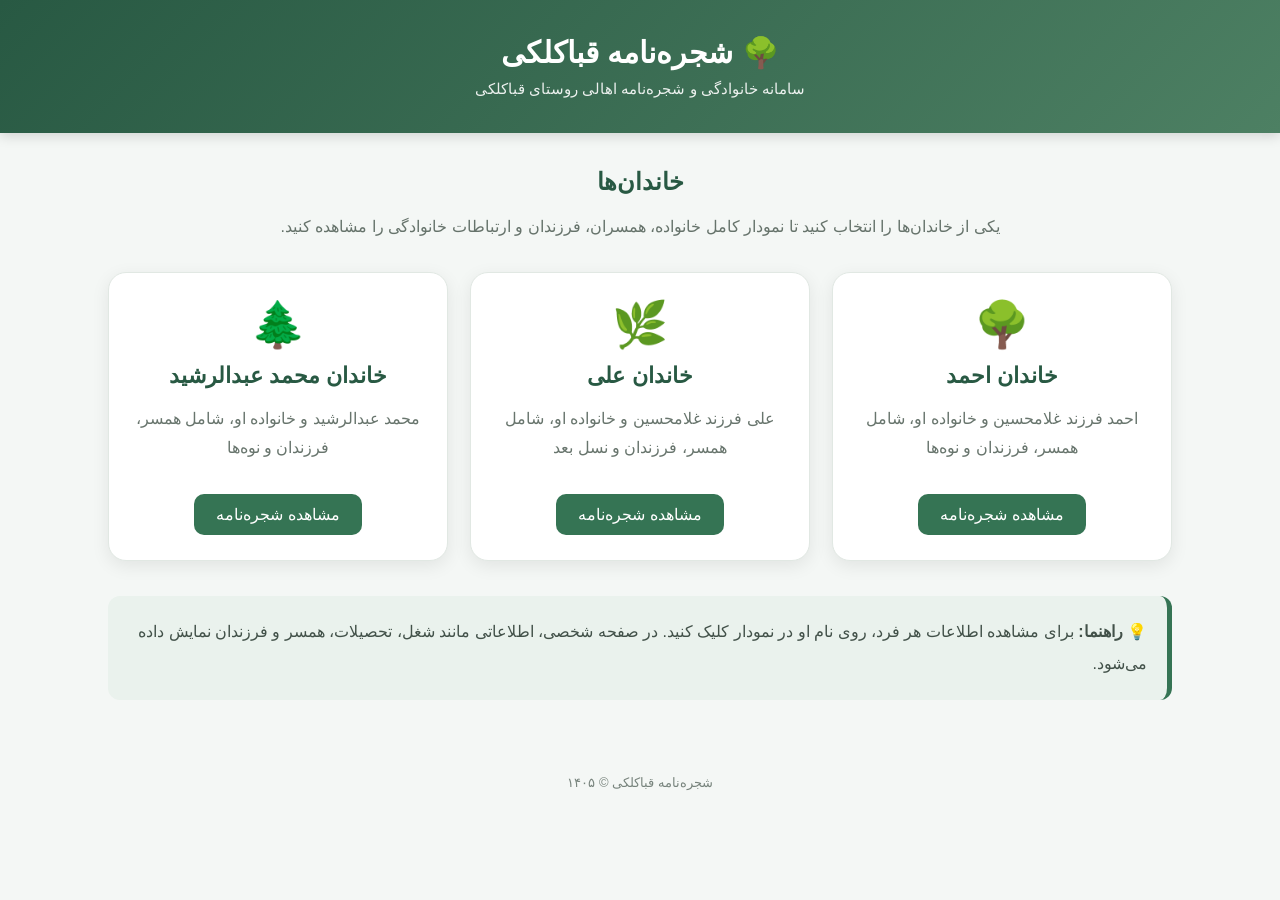
==== index.html @ 67923b12 "Update index.html" ====
<!DOCTYPE html>
<html lang="fa" dir="rtl">
<head>
  <meta charset="UTF-8">
  <meta name="viewport" content="width=device-width, initial-scale=1.0">

  <title>شجره‌نامه قباکلکی</title>

  <style>
    * {
      box-sizing: border-box;
    }

    body {
      margin: 0;
      font-family: Tahoma, Arial, sans-serif;
      background: #f4f7f5;
      color: #26352b;
    }

    header {
      background: linear-gradient(135deg, #285943, #4d8063);
      color: white;
      text-align: center;
      padding: 35px 20px;
      box-shadow: 0 3px 12px rgba(0,0,0,.15);
    }

    header h1 {
      margin: 0 0 10px;
      font-size: 30px;
    }

    header p {
      margin: 0;
      opacity: .9;
      font-size: 15px;
    }

    .container {
      max-width: 1100px;
      margin: 35px auto;
      padding: 0 18px;
    }

    .intro {
      text-align: center;
      margin-bottom: 30px;
    }

    .intro h2 {
      margin-bottom: 10px;
      color: #285943;
    }

    .intro p {
      color: #66736b;
      line-height: 1.9;
    }

    .families {
      display: grid;
      grid-template-columns: repeat(auto-fit, minmax(280px, 1fr));
      gap: 22px;
    }

    .family-card {
      background: white;
      border-radius: 18px;
      padding: 25px;
      box-shadow: 0 5px 18px rgba(0,0,0,.08);
      border: 1px solid #e1e8e3;
      transition: .25s;
      text-align: center;
    }

    .family-card:hover {
      transform: translateY(-5px);
      box-shadow: 0 10px 25px rgba(0,0,0,.12);
    }

    .family-icon {
      font-size: 45px;
      margin-bottom: 12px;
    }

    .family-card h3 {
      color: #285943;
      margin: 8px 0 12px;
      font-size: 22px;
    }

    .family-card p {
      color: #68756d;
      line-height: 1.8;
      min-height: 55px;
    }

    .family-button {
      display: inline-block;
      margin-top: 15px;
      padding: 11px 22px;
      border-radius: 10px;
      background: #357454;
      color: white;
      text-decoration: none;
      transition: .2s;
    }

    .family-button:hover {
      background: #234c38;
    }

    .info-box {
      margin-top: 35px;
      background: #eaf2ed;
      border-right: 5px solid #357454;
      padding: 20px;
      border-radius: 12px;
      line-height: 2;
      color: #425149;
    }

    footer {
      text-align: center;
      margin-top: 50px;
      padding: 25px;
      color: #78847d;
      font-size: 13px;
    }

    @media (max-width: 600px) {
      header h1 {
        font-size: 24px;
      }

      .container {
        margin-top: 25px;
      }

      .family-card {
        padding: 20px;
      }
    }
  </style>
</head>

<body>

<header>
  <h1>🌳 شجره‌نامه قباکلکی</h1>
  <p>سامانه خانوادگی و شجره‌نامه اهالی روستای قباکلکی</p>
</header>

<main class="container">

  <section class="intro">
    <h2>خاندان‌ها</h2>
    <p>
      یکی از خاندان‌ها را انتخاب کنید تا نمودار کامل خانواده،
      همسران، فرزندان و ارتباطات خانوادگی را مشاهده کنید.
    </p>
  </section>

  <section class="families">

    <!-- خاندان احمد -->
    <div class="family-card">
      <div class="family-icon">🌳</div>

      <h3>خاندان احمد</h3>

      <p>
        احمد فرزند غلامحسین و خانواده او،
        شامل همسر، فرزندان و نوه‌ها
      </p>

      <a class="family-button" href="family.html?family=ahmad">
        مشاهده شجره‌نامه
      </a>
    </div>

    <!-- خاندان علی -->
    <div class="family-card">
      <div class="family-icon">🌿</div>

      <h3>خاندان علی</h3>

      <p>
        علی فرزند غلامحسین و خانواده او،
        شامل همسر، فرزندان و نسل بعد
      </p>

      <a class="family-button" href="family.html?family=ali">
        مشاهده شجره‌نامه
      </a>
    </div>

    <!-- خاندان محمد عبدالرشید -->
    <div class="family-card">
      <div class="family-icon">🌲</div>

      <h3>خاندان محمد عبدالرشید</h3>

      <p>
        محمد عبدالرشید و خانواده او،
        شامل همسر، فرزندان و نوه‌ها
      </p>

      <a class="family-button" href="family.html?family=mohammad-abdolrashid">
        مشاهده شجره‌نامه
      </a>
    </div>

  </section>

  <div class="info-box">
    💡 <strong>راهنما:</strong>
    برای مشاهده اطلاعات هر فرد، روی نام او در نمودار کلیک کنید.
    در صفحه شخصی، اطلاعاتی مانند شغل، تحصیلات،
    همسر و فرزندان نمایش داده می‌شود.
  </div>

</main>

<footer>
  شجره‌نامه قباکلکی © ۱۴۰۵
</footer>

</body>
</html>
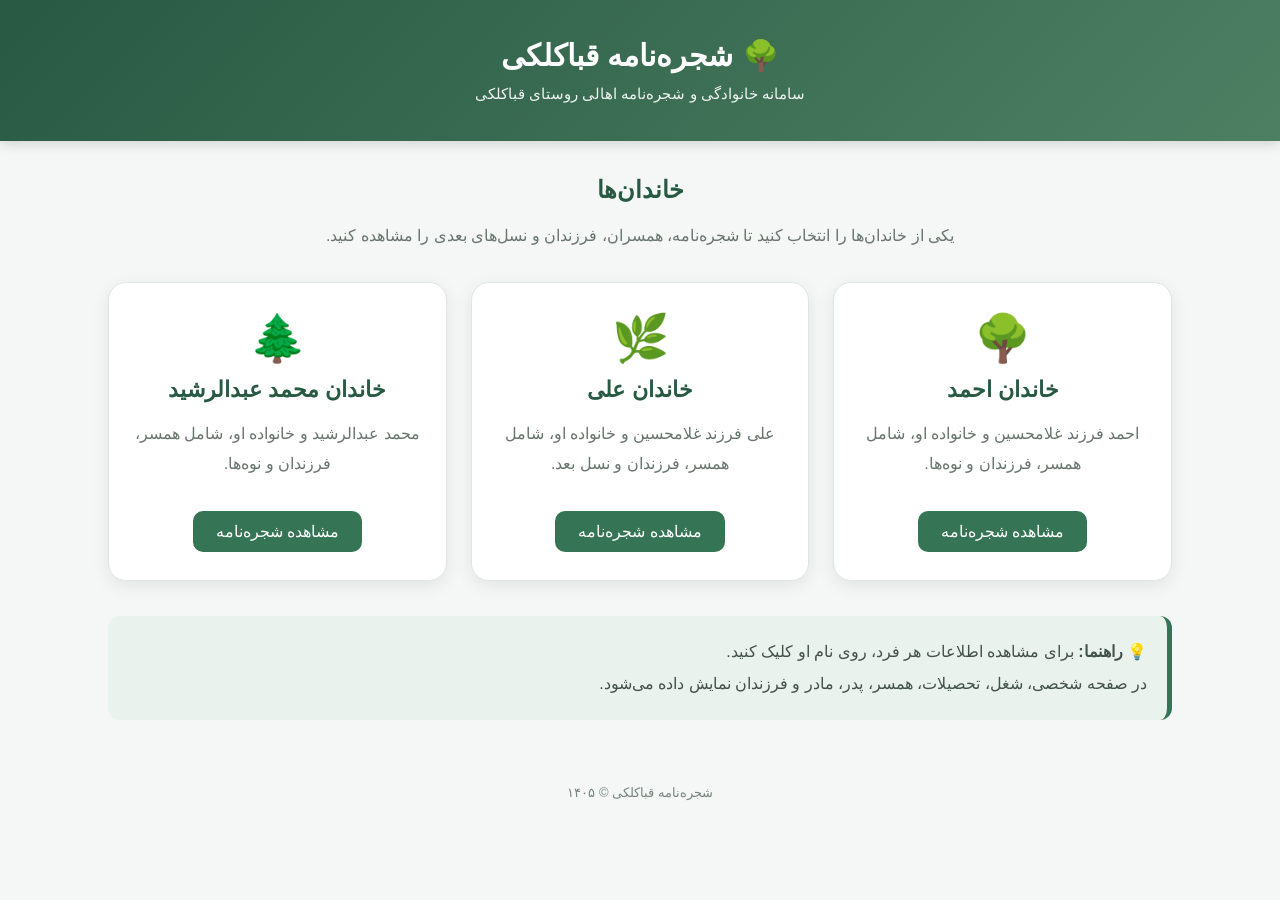
==== commit 3eb4e347: "Update index.html" ====
--- a/index.html
+++ b/index.html
@@ -1,4 +1,3 @@
-
 <!DOCTYPE html>
 <html lang="fa" dir="rtl">
 <head>
@@ -23,19 +22,19 @@
       background: linear-gradient(135deg, #285943, #4d8063);
       color: white;
       text-align: center;
-      padding: 35px 20px;
+      padding: 38px 20px;
       box-shadow: 0 3px 12px rgba(0,0,0,.15);
     }
 
     header h1 {
-      margin: 0 0 10px;
+      margin: 0 0 12px;
       font-size: 30px;
     }
 
     header p {
       margin: 0;
-      opacity: .9;
       font-size: 15px;
+      opacity: .92;
     }
 
     .container {
@@ -50,57 +49,57 @@
     }
 
     .intro h2 {
+      color: #285943;
       margin-bottom: 10px;
-      color: #285943;
     }
 
     .intro p {
-      color: #66736b;
-      line-height: 1.9;
+      color: #69756e;
+      line-height: 2;
     }
 
     .families {
       display: grid;
       grid-template-columns: repeat(auto-fit, minmax(280px, 1fr));
-      gap: 22px;
+      gap: 24px;
     }
 
     .family-card {
       background: white;
       border-radius: 18px;
-      padding: 25px;
+      padding: 28px 22px;
+      text-align: center;
+      border: 1px solid #dfe7e2;
       box-shadow: 0 5px 18px rgba(0,0,0,.08);
-      border: 1px solid #e1e8e3;
       transition: .25s;
-      text-align: center;
     }
 
     .family-card:hover {
       transform: translateY(-5px);
-      box-shadow: 0 10px 25px rgba(0,0,0,.12);
+      box-shadow: 0 10px 25px rgba(0,0,0,.13);
     }
 
     .family-icon {
-      font-size: 45px;
+      font-size: 46px;
       margin-bottom: 12px;
     }
 
     .family-card h3 {
       color: #285943;
+      font-size: 22px;
       margin: 8px 0 12px;
-      font-size: 22px;
     }
 
     .family-card p {
       color: #68756d;
-      line-height: 1.8;
-      min-height: 55px;
+      line-height: 1.9;
+      min-height: 58px;
     }
 
     .family-button {
       display: inline-block;
       margin-top: 15px;
-      padding: 11px 22px;
+      padding: 11px 23px;
       border-radius: 10px;
       background: #357454;
       color: white;
@@ -124,8 +123,7 @@
 
     footer {
       text-align: center;
-      margin-top: 50px;
-      padding: 25px;
+      padding: 30px 15px;
       color: #78847d;
       font-size: 13px;
     }
@@ -138,10 +136,6 @@
       .container {
         margin-top: 25px;
       }
-
-      .family-card {
-        padding: 20px;
-      }
     }
   </style>
 </head>
@@ -157,72 +151,99 @@
 
   <section class="intro">
     <h2>خاندان‌ها</h2>
+
     <p>
-      یکی از خاندان‌ها را انتخاب کنید تا نمودار کامل خانواده،
-      همسران، فرزندان و ارتباطات خانوادگی را مشاهده کنید.
+      یکی از خاندان‌ها را انتخاب کنید تا شجره‌نامه،
+      همسران، فرزندان و نسل‌های بعدی را مشاهده کنید.
     </p>
   </section>
 
+
   <section class="families">
 
     <!-- خاندان احمد -->
     <div class="family-card">
+
       <div class="family-icon">🌳</div>
 
       <h3>خاندان احمد</h3>
 
       <p>
         احمد فرزند غلامحسین و خانواده او،
-        شامل همسر، فرزندان و نوه‌ها
+        شامل همسر، فرزندان و نوه‌ها.
       </p>
 
-      <a class="family-button" href="family.html?family=ahmad">
+      <a
+        class="family-button"
+        href="./family.html?family=ahmad"
+      >
         مشاهده شجره‌نامه
       </a>
+
     </div>
+
 
     <!-- خاندان علی -->
     <div class="family-card">
+
       <div class="family-icon">🌿</div>
 
       <h3>خاندان علی</h3>
 
       <p>
         علی فرزند غلامحسین و خانواده او،
-        شامل همسر، فرزندان و نسل بعد
+        شامل همسر، فرزندان و نسل بعد.
       </p>
 
-      <a class="family-button" href="family.html?family=ali">
+      <a
+        class="family-button"
+        href="./family.html?family=ali"
+      >
         مشاهده شجره‌نامه
       </a>
+
     </div>
+
 
     <!-- خاندان محمد عبدالرشید -->
     <div class="family-card">
+
       <div class="family-icon">🌲</div>
 
       <h3>خاندان محمد عبدالرشید</h3>
 
       <p>
         محمد عبدالرشید و خانواده او،
-        شامل همسر، فرزندان و نوه‌ها
+        شامل همسر، فرزندان و نوه‌ها.
       </p>
 
-      <a class="family-button" href="family.html?family=mohammad-abdolrashid">
+      <a
+        class="family-button"
+        href="./family.html?family=mohammad-abdolrashid"
+      >
         مشاهده شجره‌نامه
       </a>
+
     </div>
 
   </section>
 
+
   <div class="info-box">
+
     💡 <strong>راهنما:</strong>
-    برای مشاهده اطلاعات هر فرد، روی نام او در نمودار کلیک کنید.
-    در صفحه شخصی، اطلاعاتی مانند شغل، تحصیلات،
-    همسر و فرزندان نمایش داده می‌شود.
+
+    برای مشاهده اطلاعات هر فرد، روی نام او کلیک کنید.
+
+    <br>
+
+    در صفحه شخصی، شغل، تحصیلات، همسر،
+    پدر، مادر و فرزندان نمایش داده می‌شود.
+
   </div>
 
 </main>
+
 
 <footer>
   شجره‌نامه قباکلکی © ۱۴۰۵
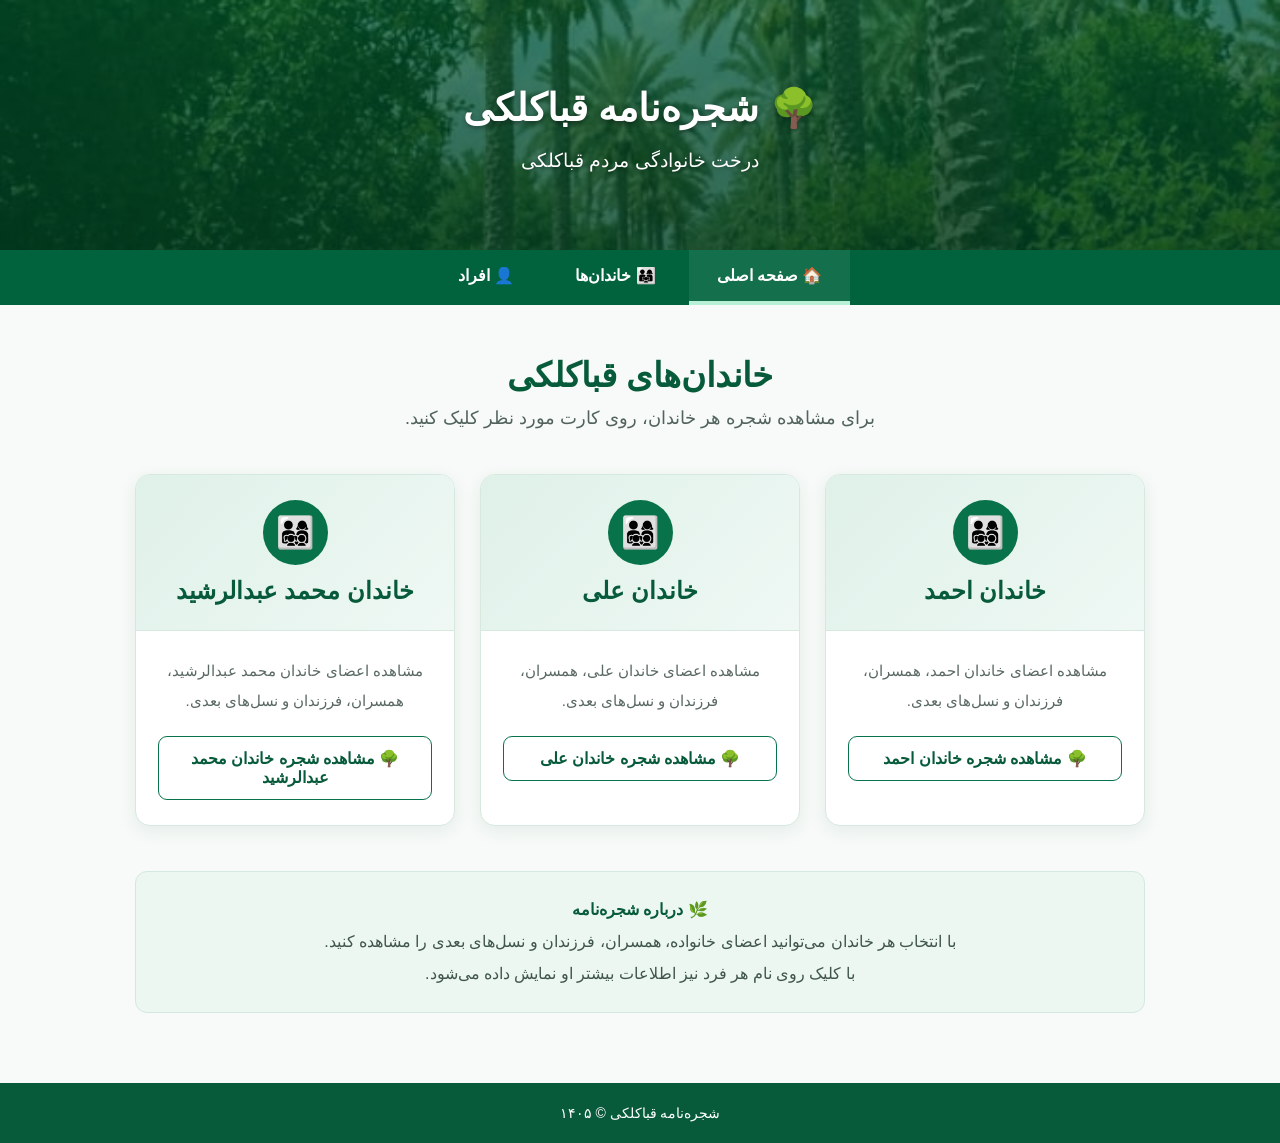
==== commit 02a8343f: "Update index.html" ====
--- a/index.html
+++ b/index.html
@@ -1,253 +1,625 @@
 <!DOCTYPE html>
 <html lang="fa" dir="rtl">
+
 <head>
-  <meta charset="UTF-8">
-  <meta name="viewport" content="width=device-width, initial-scale=1.0">
-
-  <title>شجره‌نامه قباکلکی</title>
-
-  <style>
-    * {
-      box-sizing: border-box;
-    }
-
-    body {
-      margin: 0;
-      font-family: Tahoma, Arial, sans-serif;
-      background: #f4f7f5;
-      color: #26352b;
-    }
-
-    header {
-      background: linear-gradient(135deg, #285943, #4d8063);
-      color: white;
-      text-align: center;
-      padding: 38px 20px;
-      box-shadow: 0 3px 12px rgba(0,0,0,.15);
-    }
-
-    header h1 {
-      margin: 0 0 12px;
-      font-size: 30px;
-    }
-
-    header p {
-      margin: 0;
-      font-size: 15px;
-      opacity: .92;
-    }
-
-    .container {
-      max-width: 1100px;
-      margin: 35px auto;
-      padding: 0 18px;
-    }
-
-    .intro {
-      text-align: center;
-      margin-bottom: 30px;
-    }
-
-    .intro h2 {
-      color: #285943;
-      margin-bottom: 10px;
-    }
-
-    .intro p {
-      color: #69756e;
-      line-height: 2;
-    }
-
-    .families {
-      display: grid;
-      grid-template-columns: repeat(auto-fit, minmax(280px, 1fr));
-      gap: 24px;
-    }
-
-    .family-card {
-      background: white;
-      border-radius: 18px;
-      padding: 28px 22px;
-      text-align: center;
-      border: 1px solid #dfe7e2;
-      box-shadow: 0 5px 18px rgba(0,0,0,.08);
-      transition: .25s;
-    }
-
-    .family-card:hover {
-      transform: translateY(-5px);
-      box-shadow: 0 10px 25px rgba(0,0,0,.13);
-    }
-
-    .family-icon {
-      font-size: 46px;
-      margin-bottom: 12px;
-    }
-
-    .family-card h3 {
-      color: #285943;
-      font-size: 22px;
-      margin: 8px 0 12px;
-    }
-
-    .family-card p {
-      color: #68756d;
-      line-height: 1.9;
-      min-height: 58px;
-    }
-
-    .family-button {
-      display: inline-block;
-      margin-top: 15px;
-      padding: 11px 23px;
-      border-radius: 10px;
-      background: #357454;
-      color: white;
-      text-decoration: none;
-      transition: .2s;
-    }
-
-    .family-button:hover {
-      background: #234c38;
-    }
-
-    .info-box {
-      margin-top: 35px;
-      background: #eaf2ed;
-      border-right: 5px solid #357454;
-      padding: 20px;
-      border-radius: 12px;
-      line-height: 2;
-      color: #425149;
-    }
-
-    footer {
-      text-align: center;
-      padding: 30px 15px;
-      color: #78847d;
-      font-size: 13px;
-    }
-
-    @media (max-width: 600px) {
-      header h1 {
-        font-size: 24px;
-      }
-
-      .container {
-        margin-top: 25px;
-      }
-    }
-  </style>
+    <meta charset="UTF-8">
+    <meta name="viewport" content="width=device-width, initial-scale=1.0">
+
+    <title>شجره‌نامه قباکلکی</title>
+
+    <style>
+
+        * {
+            box-sizing: border-box;
+        }
+
+        body {
+            margin: 0;
+            font-family: Tahoma, Arial, sans-serif;
+            background: #f7faf8;
+            color: #26352f;
+        }
+
+        /* =========================
+           هدر با عکس قباکلکی
+        ========================= */
+
+        header {
+            background:
+                linear-gradient(
+                    rgba(0, 85, 45, 0.70),
+                    rgba(0, 65, 35, 0.78)
+                ),
+                url("./IMG-20260828-WA0000.jpg");
+
+            background-size: cover;
+            background-position: center;
+            background-repeat: no-repeat;
+
+            color: white;
+
+            min-height: 250px;
+            padding: 60px 20px;
+
+            display: flex;
+            flex-direction: column;
+            justify-content: center;
+            align-items: center;
+
+            text-align: center;
+        }
+
+        header h1 {
+            margin: 0;
+
+            font-size: 38px;
+            line-height: 1.6;
+
+            text-shadow:
+                0 2px 5px rgba(0, 0, 0, 0.35);
+        }
+
+        header p {
+            margin: 10px 0 0;
+
+            font-size: 19px;
+
+            text-shadow:
+                0 1px 4px rgba(0, 0, 0, 0.35);
+        }
+
+        /* =========================
+           منو
+        ========================= */
+
+        nav {
+            background: #00633d;
+
+            display: flex;
+            justify-content: center;
+            align-items: center;
+
+            gap: 5px;
+
+            padding: 0 10px;
+        }
+
+        nav a {
+            color: white;
+
+            text-decoration: none;
+
+            padding: 16px 28px;
+
+            font-size: 16px;
+            font-weight: bold;
+
+            border-bottom: 4px solid transparent;
+
+            transition: 0.2s;
+        }
+
+        nav a:hover,
+        nav a.active {
+            background: rgba(255, 255, 255, 0.08);
+
+            border-bottom-color: #b7f0d5;
+        }
+
+        /* =========================
+           محتوای اصلی
+        ========================= */
+
+        main {
+            max-width: 1050px;
+
+            margin: 0 auto;
+
+            padding: 50px 20px 70px;
+        }
+
+        .page-title {
+            text-align: center;
+
+            margin-bottom: 45px;
+        }
+
+        .page-title h2 {
+            color: #075b3b;
+
+            font-size: 34px;
+
+            margin: 0 0 12px;
+        }
+
+        .page-title p {
+            color: #52635c;
+
+            font-size: 18px;
+
+            margin: 0;
+        }
+
+        /* =========================
+           کارت خاندان‌ها
+        ========================= */
+
+        .families {
+            display: grid;
+
+            grid-template-columns:
+                repeat(3, 1fr);
+
+            gap: 25px;
+        }
+
+        .family-card {
+            background: white;
+
+            border: 1px solid #d7e8df;
+
+            border-radius: 15px;
+
+            overflow: hidden;
+
+            box-shadow:
+                0 5px 18px
+                rgba(0, 80, 50, 0.08);
+
+            transition:
+                transform 0.2s,
+                box-shadow 0.2s;
+        }
+
+        .family-card:hover {
+            transform: translateY(-5px);
+
+            box-shadow:
+                0 10px 25px
+                rgba(0, 80, 50, 0.14);
+        }
+
+        /* بالای کارت */
+
+        .family-card-header {
+            background:
+                linear-gradient(
+                    135deg,
+                    #dff1e9,
+                    #eff8f4
+                );
+
+            padding: 25px 20px;
+
+            text-align: center;
+
+            border-bottom:
+                1px solid #d7e8df;
+        }
+
+        .family-icon {
+            width: 65px;
+            height: 65px;
+
+            margin: 0 auto 12px;
+
+            border-radius: 50%;
+
+            background: #08734a;
+
+            color: white;
+
+            display: flex;
+            align-items: center;
+            justify-content: center;
+
+            font-size: 31px;
+        }
+
+        .family-card-header h3 {
+            margin: 0;
+
+            color: #075b3b;
+
+            font-size: 24px;
+        }
+
+        /* بدنه کارت */
+
+        .family-card-body {
+            padding: 25px 22px;
+
+            text-align: center;
+        }
+
+        .family-description {
+            color: #5a6963;
+
+            font-size: 15px;
+
+            line-height: 2;
+
+            min-height: 60px;
+
+            margin: 0 0 20px;
+        }
+
+        /* دکمه */
+
+        .family-button {
+            display: block;
+
+            width: 100%;
+
+            padding: 12px 18px;
+
+            border:
+                1.5px solid #08734a;
+
+            border-radius: 9px;
+
+            background: white;
+
+            color: #075b3b;
+
+            text-decoration: none;
+
+            font-weight: bold;
+
+            font-size: 16px;
+
+            transition: 0.2s;
+        }
+
+        .family-button:hover {
+            background: #08734a;
+
+            color: white;
+        }
+
+        /* =========================
+           توضیحات
+        ========================= */
+
+        .notice {
+            margin-top: 45px;
+
+            padding: 22px;
+
+            background: #edf7f2;
+
+            border:
+                1px solid #d3e8de;
+
+            border-radius: 12px;
+
+            text-align: center;
+
+            color: #40564c;
+
+            line-height: 2;
+        }
+
+        .notice strong {
+            color: #075b3b;
+        }
+
+        /* =========================
+           فوتر
+        ========================= */
+
+        footer {
+            background: #075b3b;
+
+            color: white;
+
+            text-align: center;
+
+            padding: 22px;
+
+            font-size: 14px;
+        }
+
+        /* =========================
+           موبایل
+        ========================= */
+
+        @media (max-width: 800px) {
+
+            .families {
+                grid-template-columns: 1fr;
+            }
+
+            .family-card {
+                max-width: 600px;
+
+                width: 100%;
+
+                margin: 0 auto;
+            }
+
+            header {
+                min-height: 210px;
+
+                padding: 45px 15px;
+            }
+
+            header h1 {
+                font-size: 30px;
+            }
+
+            header p {
+                font-size: 16px;
+            }
+
+            nav {
+                flex-wrap: wrap;
+            }
+
+            nav a {
+                padding: 13px 15px;
+
+                font-size: 14px;
+            }
+
+            main {
+                padding: 35px 15px 55px;
+            }
+
+            .page-title h2 {
+                font-size: 29px;
+            }
+
+            .page-title p {
+                font-size: 15px;
+            }
+        }
+
+        @media (max-width: 420px) {
+
+            header h1 {
+                font-size: 26px;
+            }
+
+            header p {
+                font-size: 14px;
+            }
+
+            nav a {
+                padding: 11px 10px;
+
+                font-size: 13px;
+            }
+
+            .family-card-header h3 {
+                font-size: 22px;
+            }
+        }
+
+    </style>
 </head>
 
+
 <body>
 
-<header>
-  <h1>🌳 شجره‌نامه قباکلکی</h1>
-  <p>سامانه خانوادگی و شجره‌نامه اهالی روستای قباکلکی</p>
-</header>
-
-<main class="container">
-
-  <section class="intro">
-    <h2>خاندان‌ها</h2>
-
-    <p>
-      یکی از خاندان‌ها را انتخاب کنید تا شجره‌نامه،
-      همسران، فرزندان و نسل‌های بعدی را مشاهده کنید.
-    </p>
-  </section>
-
-
-  <section class="families">
-
-    <!-- خاندان احمد -->
-    <div class="family-card">
-
-      <div class="family-icon">🌳</div>
-
-      <h3>خاندان احمد</h3>
-
-      <p>
-        احمد فرزند غلامحسین و خانواده او،
-        شامل همسر، فرزندان و نوه‌ها.
-      </p>
-
-      <a
-        class="family-button"
-        href="./family.html?family=ahmad"
-      >
-        مشاهده شجره‌نامه
-      </a>
-
-    </div>
-
-
-    <!-- خاندان علی -->
-    <div class="family-card">
-
-      <div class="family-icon">🌿</div>
-
-      <h3>خاندان علی</h3>
-
-      <p>
-        علی فرزند غلامحسین و خانواده او،
-        شامل همسر، فرزندان و نسل بعد.
-      </p>
-
-      <a
-        class="family-button"
-        href="./family.html?family=ali"
-      >
-        مشاهده شجره‌نامه
-      </a>
-
-    </div>
-
-
-    <!-- خاندان محمد عبدالرشید -->
-    <div class="family-card">
-
-      <div class="family-icon">🌲</div>
-
-      <h3>خاندان محمد عبدالرشید</h3>
-
-      <p>
-        محمد عبدالرشید و خانواده او،
-        شامل همسر، فرزندان و نوه‌ها.
-      </p>
-
-      <a
-        class="family-button"
-        href="./family.html?family=mohammad-abdolrashid"
-      >
-        مشاهده شجره‌نامه
-      </a>
-
-    </div>
-
-  </section>
-
-
-  <div class="info-box">
-
-    💡 <strong>راهنما:</strong>
-
-    برای مشاهده اطلاعات هر فرد، روی نام او کلیک کنید.
-
-    <br>
-
-    در صفحه شخصی، شغل، تحصیلات، همسر،
-    پدر، مادر و فرزندان نمایش داده می‌شود.
-
-  </div>
-
-</main>
-
-
-<footer>
-  شجره‌نامه قباکلکی © ۱۴۰۵
-</footer>
+
+    <!-- هدر -->
+
+    <header>
+
+        <h1>
+            🌳 شجره‌نامه قباکلکی
+        </h1>
+
+        <p>
+            درخت خانوادگی مردم قباکلکی
+        </p>
+
+    </header>
+
+
+    <!-- منو -->
+
+    <nav>
+
+        <a
+            href="./index.html"
+            class="active"
+        >
+            🏠 صفحه اصلی
+        </a>
+
+        <a href="#families">
+            👨‍👩‍👧 خاندان‌ها
+        </a>
+
+        <a href="./person.html">
+            👤 افراد
+        </a>
+
+    </nav>
+
+
+    <!-- محتوای اصلی -->
+
+    <main>
+
+        <div class="page-title">
+
+            <h2>
+                خاندان‌های قباکلکی
+            </h2>
+
+            <p>
+                برای مشاهده شجره هر خاندان،
+                روی کارت مورد نظر کلیک کنید.
+            </p>
+
+        </div>
+
+
+        <!-- کارت خاندان‌ها -->
+
+        <div
+            class="families"
+            id="families"
+        >
+
+
+            <!-- خاندان احمد -->
+
+            <div class="family-card">
+
+                <div class="family-card-header">
+
+                    <div class="family-icon">
+                        👨‍👩‍👧‍👦
+                    </div>
+
+                    <h3>
+                        خاندان احمد
+                    </h3>
+
+                </div>
+
+                <div class="family-card-body">
+
+                    <p class="family-description">
+
+                        مشاهده اعضای خاندان احمد،
+                        همسران، فرزندان و نسل‌های بعدی.
+
+                    </p>
+
+                    <a
+                        class="family-button"
+                        href="./family.html?family=ahmad"
+                    >
+
+                        🌳 مشاهده شجره خاندان احمد
+
+                    </a>
+
+                </div>
+
+            </div>
+
+
+            <!-- خاندان علی -->
+
+            <div class="family-card">
+
+                <div class="family-card-header">
+
+                    <div class="family-icon">
+                        👨‍👩‍👧‍👦
+                    </div>
+
+                    <h3>
+                        خاندان علی
+                    </h3>
+
+                </div>
+
+                <div class="family-card-body">
+
+                    <p class="family-description">
+
+                        مشاهده اعضای خاندان علی،
+                        همسران، فرزندان و نسل‌های بعدی.
+
+                    </p>
+
+                    <a
+                        class="family-button"
+                        href="./family.html?family=ali"
+                    >
+
+                        🌳 مشاهده شجره خاندان علی
+
+                    </a>
+
+                </div>
+
+            </div>
+
+
+            <!-- خاندان محمد عبدالرشید -->
+
+            <div class="family-card">
+
+                <div class="family-card-header">
+
+                    <div class="family-icon">
+                        👨‍👩‍👧‍👦
+                    </div>
+
+                    <h3>
+                        خاندان محمد عبدالرشید
+                    </h3>
+
+                </div>
+
+                <div class="family-card-body">
+
+                    <p class="family-description">
+
+                        مشاهده اعضای خاندان محمد عبدالرشید،
+                        همسران، فرزندان و نسل‌های بعدی.
+
+                    </p>
+
+                    <a
+                        class="family-button"
+                        href="./family.html?family=mohammad-abdolrashid"
+                    >
+
+                        🌳 مشاهده شجره خاندان محمد عبدالرشید
+
+                    </a>
+
+                </div>
+
+            </div>
+
+
+        </div>
+
+
+        <!-- توضیحات -->
+
+        <div class="notice">
+
+            <strong>
+                🌿 درباره شجره‌نامه
+            </strong>
+
+            <br>
+
+            با انتخاب هر خاندان می‌توانید
+            اعضای خانواده، همسران، فرزندان
+            و نسل‌های بعدی را مشاهده کنید.
+
+            <br>
+
+            با کلیک روی نام هر فرد نیز
+            اطلاعات بیشتر او نمایش داده می‌شود.
+
+        </div>
+
+
+    </main>
+
+
+    <!-- فوتر -->
+
+    <footer>
+
+        شجره‌نامه قباکلکی © ۱۴۰۵
+
+    </footer>
+
 
 </body>
+
 </html>
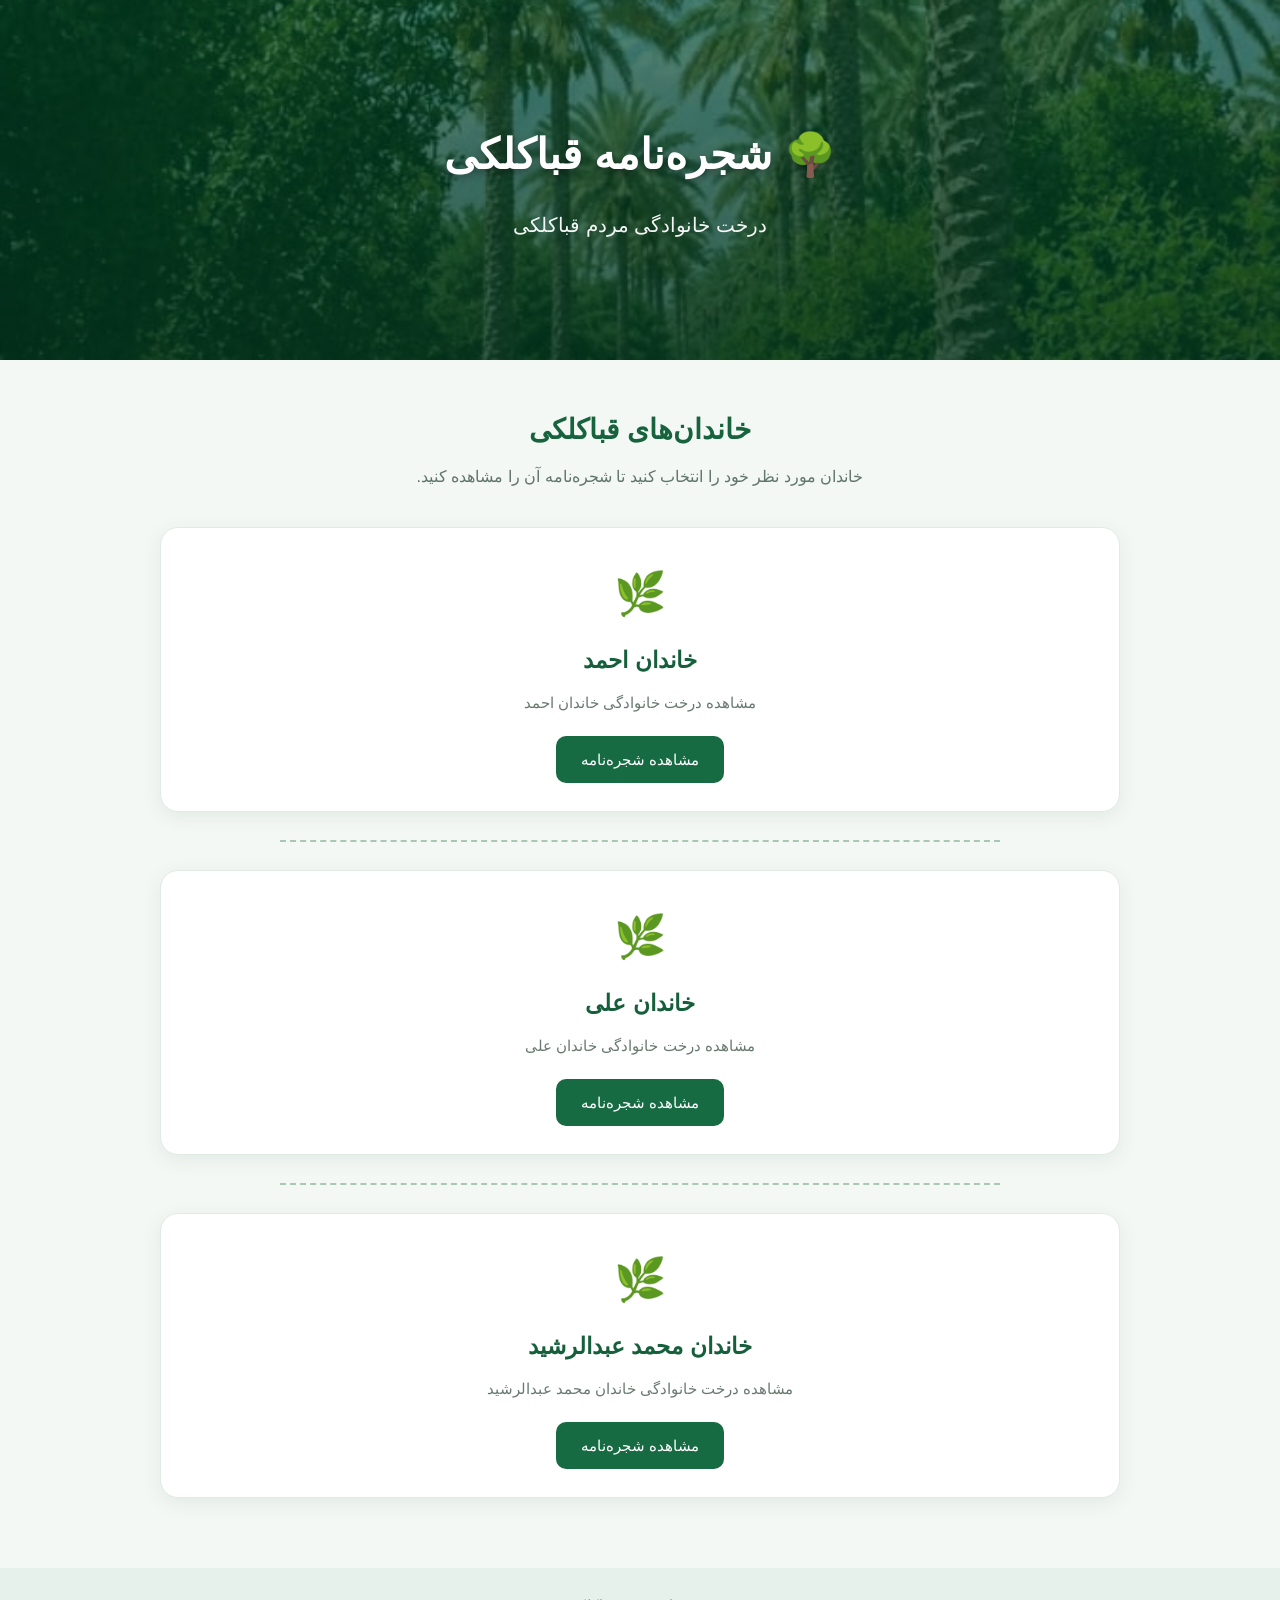
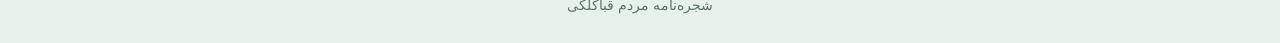
==== commit a45c9ba7: "Update index.html" ====
--- a/index.html
+++ b/index.html
@@ -1,6 +1,5 @@
 <!DOCTYPE html>
 <html lang="fa" dir="rtl">
-
 <head>
     <meta charset="UTF-8">
     <meta name="viewport" content="width=device-width, initial-scale=1.0">
@@ -8,618 +7,336 @@
     <title>شجره‌نامه قباکلکی</title>
 
     <style>
-
         * {
             box-sizing: border-box;
+            margin: 0;
+            padding: 0;
         }
 
         body {
-            margin: 0;
             font-family: Tahoma, Arial, sans-serif;
-            background: #f7faf8;
-            color: #26352f;
-        }
-
-        /* =========================
-           هدر با عکس قباکلکی
-        ========================= */
+            background: #f4f8f5;
+            color: #183b2a;
+            line-height: 1.8;
+        }
+
+        /* ===== سربرگ ===== */
 
         header {
+            min-height: 360px;
+
             background:
                 linear-gradient(
-                    rgba(0, 85, 45, 0.70),
-                    rgba(0, 65, 35, 0.78)
+                    rgba(0, 70, 40, 0.65),
+                    rgba(0, 55, 32, 0.78)
                 ),
                 url("./IMG-20260828-WA0000.jpg");
 
             background-size: cover;
             background-position: center;
-            background-repeat: no-repeat;
-
-            color: white;
-
-            min-height: 250px;
-            padding: 60px 20px;
-
-            display: flex;
-            flex-direction: column;
-            justify-content: center;
-            align-items: center;
-
-            text-align: center;
-        }
-
-        header h1 {
-            margin: 0;
-
-            font-size: 38px;
-            line-height: 1.6;
-
-            text-shadow:
-                0 2px 5px rgba(0, 0, 0, 0.35);
-        }
-
-        header p {
-            margin: 10px 0 0;
-
-            font-size: 19px;
-
-            text-shadow:
-                0 1px 4px rgba(0, 0, 0, 0.35);
-        }
-
-        /* =========================
-           منو
-        ========================= */
-
-        nav {
-            background: #00633d;
-
-            display: flex;
-            justify-content: center;
-            align-items: center;
-
-            gap: 5px;
-
-            padding: 0 10px;
-        }
-
-        nav a {
-            color: white;
-
-            text-decoration: none;
-
-            padding: 16px 28px;
-
-            font-size: 16px;
-            font-weight: bold;
-
-            border-bottom: 4px solid transparent;
-
-            transition: 0.2s;
-        }
-
-        nav a:hover,
-        nav a.active {
-            background: rgba(255, 255, 255, 0.08);
-
-            border-bottom-color: #b7f0d5;
-        }
-
-        /* =========================
-           محتوای اصلی
-        ========================= */
-
-        main {
-            max-width: 1050px;
-
-            margin: 0 auto;
-
-            padding: 50px 20px 70px;
-        }
-
-        .page-title {
-            text-align: center;
-
-            margin-bottom: 45px;
-        }
-
-        .page-title h2 {
-            color: #075b3b;
-
-            font-size: 34px;
-
-            margin: 0 0 12px;
-        }
-
-        .page-title p {
-            color: #52635c;
-
-            font-size: 18px;
-
-            margin: 0;
-        }
-
-        /* =========================
-           کارت خاندان‌ها
-        ========================= */
-
-        .families {
-            display: grid;
-
-            grid-template-columns:
-                repeat(3, 1fr);
-
-            gap: 25px;
-        }
-
-        .family-card {
-            background: white;
-
-            border: 1px solid #d7e8df;
-
-            border-radius: 15px;
-
-            overflow: hidden;
-
-            box-shadow:
-                0 5px 18px
-                rgba(0, 80, 50, 0.08);
-
-            transition:
-                transform 0.2s,
-                box-shadow 0.2s;
-        }
-
-        .family-card:hover {
-            transform: translateY(-5px);
-
-            box-shadow:
-                0 10px 25px
-                rgba(0, 80, 50, 0.14);
-        }
-
-        /* بالای کارت */
-
-        .family-card-header {
-            background:
-                linear-gradient(
-                    135deg,
-                    #dff1e9,
-                    #eff8f4
-                );
-
-            padding: 25px 20px;
-
-            text-align: center;
-
-            border-bottom:
-                1px solid #d7e8df;
-        }
-
-        .family-icon {
-            width: 65px;
-            height: 65px;
-
-            margin: 0 auto 12px;
-
-            border-radius: 50%;
-
-            background: #08734a;
-
-            color: white;
 
             display: flex;
             align-items: center;
             justify-content: center;
 
-            font-size: 31px;
-        }
-
-        .family-card-header h3 {
-            margin: 0;
-
-            color: #075b3b;
-
-            font-size: 24px;
-        }
-
-        /* بدنه کارت */
-
-        .family-card-body {
-            padding: 25px 22px;
-
             text-align: center;
-        }
-
-        .family-description {
-            color: #5a6963;
-
+            color: white;
+
+            padding: 40px 20px;
+        }
+
+        .hero {
+            max-width: 800px;
+        }
+
+        .hero h1 {
+            font-size: 42px;
+            margin-bottom: 15px;
+            text-shadow: 0 3px 10px rgba(0,0,0,0.35);
+        }
+
+        .hero p {
+            font-size: 20px;
+            opacity: 0.95;
+        }
+
+        /* ===== محتوای اصلی ===== */
+
+        main {
+            max-width: 1000px;
+            margin: 0 auto;
+            padding: 45px 20px 70px;
+        }
+
+        .intro {
+            text-align: center;
+            margin-bottom: 35px;
+        }
+
+        .intro h2 {
+            font-size: 28px;
+            margin-bottom: 8px;
+            color: #17633d;
+        }
+
+        .intro p {
+            color: #60756a;
+            font-size: 16px;
+        }
+
+        /* ===== کارت خاندان‌ها ===== */
+
+        .families {
+            display: flex;
+            flex-direction: column;
+            gap: 0;
+        }
+
+        .family-card {
+            background: white;
+            border-radius: 18px;
+
+            padding: 28px 25px;
+
+            box-shadow:
+                0 5px 20px rgba(0, 70, 40, 0.08);
+
+            border: 1px solid #e0ebe4;
+
+            text-align: center;
+
+            transition: 0.25s;
+        }
+
+        .family-card:hover {
+            transform: translateY(-4px);
+
+            box-shadow:
+                0 10px 28px rgba(0, 70, 40, 0.14);
+        }
+
+        .family-icon {
+            font-size: 42px;
+            margin-bottom: 8px;
+        }
+
+        .family-card h3 {
+            font-size: 23px;
+            color: #155f3b;
+            margin-bottom: 8px;
+        }
+
+        .family-card p {
+            color: #687a70;
+            margin-bottom: 20px;
             font-size: 15px;
-
-            line-height: 2;
-
-            min-height: 60px;
-
-            margin: 0 0 20px;
-        }
-
-        /* دکمه */
+        }
 
         .family-button {
-            display: block;
-
-            width: 100%;
-
-            padding: 12px 18px;
-
-            border:
-                1.5px solid #08734a;
-
-            border-radius: 9px;
-
-            background: white;
-
-            color: #075b3b;
+            display: inline-block;
+
+            background: #176b43;
+            color: white;
 
             text-decoration: none;
 
-            font-weight: bold;
-
-            font-size: 16px;
-
-            transition: 0.2s;
+            padding: 10px 25px;
+            border-radius: 10px;
+
+            font-size: 15px;
+
+            transition: 0.25s;
         }
 
         .family-button:hover {
-            background: #08734a;
-
-            color: white;
-        }
-
-        /* =========================
-           توضیحات
-        ========================= */
-
-        .notice {
-            margin-top: 45px;
-
-            padding: 22px;
-
-            background: #edf7f2;
-
-            border:
-                1px solid #d3e8de;
-
-            border-radius: 12px;
-
+            background: #0e5132;
+            transform: scale(1.03);
+        }
+
+        /* ===== جداکننده ===== */
+
+        .separator {
+            width: 75%;
+            margin: 28px auto;
+
+            border-top: 2px dashed #a9c7b5;
+        }
+
+        /* ===== پایین صفحه ===== */
+
+        footer {
             text-align: center;
-
-            color: #40564c;
-
-            line-height: 2;
-        }
-
-        .notice strong {
-            color: #075b3b;
-        }
-
-        /* =========================
-           فوتر
-        ========================= */
-
-        footer {
-            background: #075b3b;
-
-            color: white;
-
-            text-align: center;
-
-            padding: 22px;
+            padding: 25px 15px;
+
+            background: #e7f1eb;
+            color: #60756a;
 
             font-size: 14px;
         }
 
-        /* =========================
-           موبایل
-        ========================= */
-
-        @media (max-width: 800px) {
-
-            .families {
-                grid-template-columns: 1fr;
-            }
-
-            .family-card {
-                max-width: 600px;
-
-                width: 100%;
-
-                margin: 0 auto;
-            }
+        /* ===== موبایل ===== */
+
+        @media (max-width: 600px) {
 
             header {
-                min-height: 210px;
-
-                padding: 45px 15px;
-            }
-
-            header h1 {
+                min-height: 300px;
+            }
+
+            .hero h1 {
                 font-size: 30px;
             }
 
-            header p {
+            .hero p {
                 font-size: 16px;
-            }
-
-            nav {
-                flex-wrap: wrap;
-            }
-
-            nav a {
-                padding: 13px 15px;
-
-                font-size: 14px;
             }
 
             main {
                 padding: 35px 15px 55px;
             }
 
-            .page-title h2 {
-                font-size: 29px;
-            }
-
-            .page-title p {
-                font-size: 15px;
-            }
-        }
-
-        @media (max-width: 420px) {
-
-            header h1 {
-                font-size: 26px;
-            }
-
-            header p {
-                font-size: 14px;
-            }
-
-            nav a {
-                padding: 11px 10px;
-
-                font-size: 13px;
-            }
-
-            .family-card-header h3 {
-                font-size: 22px;
-            }
-        }
-
+            .intro h2 {
+                font-size: 24px;
+            }
+
+            .family-card {
+                padding: 24px 18px;
+            }
+
+            .family-card h3 {
+                font-size: 20px;
+            }
+
+            .separator {
+                width: 85%;
+            }
+        }
     </style>
 </head>
 
-
 <body>
 
-
-    <!-- هدر -->
+    <!-- ===== سربرگ ===== -->
 
     <header>
-
-        <h1>
-            🌳 شجره‌نامه قباکلکی
-        </h1>
-
-        <p>
-            درخت خانوادگی مردم قباکلکی
-        </p>
-
+        <div class="hero">
+
+            <h1>🌳 شجره‌نامه قباکلکی</h1>
+
+            <p>
+                درخت خانوادگی مردم قباکلکی
+            </p>
+
+        </div>
     </header>
 
 
-    <!-- منو -->
-
-    <nav>
-
-        <a
-            href="./index.html"
-            class="active"
-        >
-            🏠 صفحه اصلی
-        </a>
-
-        <a href="#families">
-            👨‍👩‍👧 خاندان‌ها
-        </a>
-
-        <a href="./person.html">
-            👤 افراد
-        </a>
-
-    </nav>
-
-
-    <!-- محتوای اصلی -->
+    <!-- ===== محتوای اصلی ===== -->
 
     <main>
 
-        <div class="page-title">
-
-            <h2>
-                خاندان‌های قباکلکی
-            </h2>
+        <section class="intro">
+
+            <h2>خاندان‌های قباکلکی</h2>
 
             <p>
-                برای مشاهده شجره هر خاندان،
-                روی کارت مورد نظر کلیک کنید.
+                خاندان مورد نظر خود را انتخاب کنید
+                تا شجره‌نامه آن را مشاهده کنید.
             </p>
 
-        </div>
-
-
-        <!-- کارت خاندان‌ها -->
-
-        <div
-            class="families"
-            id="families"
-        >
-
+        </section>
+
+
+        <section class="families">
 
             <!-- خاندان احمد -->
 
             <div class="family-card">
 
-                <div class="family-card-header">
-
-                    <div class="family-icon">
-                        👨‍👩‍👧‍👦
-                    </div>
-
-                    <h3>
-                        خاندان احمد
-                    </h3>
-
-                </div>
-
-                <div class="family-card-body">
-
-                    <p class="family-description">
-
-                        مشاهده اعضای خاندان احمد،
-                        همسران، فرزندان و نسل‌های بعدی.
-
-                    </p>
-
-                    <a
-                        class="family-button"
-                        href="./family.html?family=ahmad"
-                    >
-
-                        🌳 مشاهده شجره خاندان احمد
-
-                    </a>
-
-                </div>
+                <div class="family-icon">🌿</div>
+
+                <h3>
+                    خاندان احمد
+                </h3>
+
+                <p>
+                    مشاهده درخت خانوادگی خاندان احمد
+                </p>
+
+                <a
+                    class="family-button"
+                    href="family.html?family=ahmad"
+                >
+                    مشاهده شجره‌نامه
+                </a>
 
             </div>
 
 
+            <div class="separator"></div>
+
+
             <!-- خاندان علی -->
 
             <div class="family-card">
 
-                <div class="family-card-header">
-
-                    <div class="family-icon">
-                        👨‍👩‍👧‍👦
-                    </div>
-
-                    <h3>
-                        خاندان علی
-                    </h3>
-
-                </div>
-
-                <div class="family-card-body">
-
-                    <p class="family-description">
-
-                        مشاهده اعضای خاندان علی،
-                        همسران، فرزندان و نسل‌های بعدی.
-
-                    </p>
-
-                    <a
-                        class="family-button"
-                        href="./family.html?family=ali"
-                    >
-
-                        🌳 مشاهده شجره خاندان علی
-
-                    </a>
-
-                </div>
+                <div class="family-icon">🌿</div>
+
+                <h3>
+                    خاندان علی
+                </h3>
+
+                <p>
+                    مشاهده درخت خانوادگی خاندان علی
+                </p>
+
+                <a
+                    class="family-button"
+                    href="family.html?family=ali"
+                >
+                    مشاهده شجره‌نامه
+                </a>
 
             </div>
 
 
+            <div class="separator"></div>
+
+
             <!-- خاندان محمد عبدالرشید -->
 
             <div class="family-card">
 
-                <div class="family-card-header">
-
-                    <div class="family-icon">
-                        👨‍👩‍👧‍👦
-                    </div>
-
-                    <h3>
-                        خاندان محمد عبدالرشید
-                    </h3>
-
-                </div>
-
-                <div class="family-card-body">
-
-                    <p class="family-description">
-
-                        مشاهده اعضای خاندان محمد عبدالرشید،
-                        همسران، فرزندان و نسل‌های بعدی.
-
-                    </p>
-
-                    <a
-                        class="family-button"
-                        href="./family.html?family=mohammad-abdolrashid"
-                    >
-
-                        🌳 مشاهده شجره خاندان محمد عبدالرشید
-
-                    </a>
-
-                </div>
+                <div class="family-icon">🌿</div>
+
+                <h3>
+                    خاندان محمد عبدالرشید
+                </h3>
+
+                <p>
+                    مشاهده درخت خانوادگی خاندان محمد عبدالرشید
+                </p>
+
+                <a
+                    class="family-button"
+                    href="family.html?family=mohammad-abdolrashid"
+                >
+                    مشاهده شجره‌نامه
+                </a>
 
             </div>
 
-
-        </div>
-
-
-        <!-- توضیحات -->
-
-        <div class="notice">
-
-            <strong>
-                🌿 درباره شجره‌نامه
-            </strong>
-
-            <br>
-
-            با انتخاب هر خاندان می‌توانید
-            اعضای خانواده، همسران، فرزندان
-            و نسل‌های بعدی را مشاهده کنید.
-
-            <br>
-
-            با کلیک روی نام هر فرد نیز
-            اطلاعات بیشتر او نمایش داده می‌شود.
-
-        </div>
-
+        </section>
 
     </main>
 
 
-    <!-- فوتر -->
+    <!-- ===== پایین صفحه ===== -->
 
     <footer>
 
-        شجره‌نامه قباکلکی © ۱۴۰۵
+        شجره‌نامه مردم قباکلکی
 
     </footer>
 
-
 </body>
-
 </html>
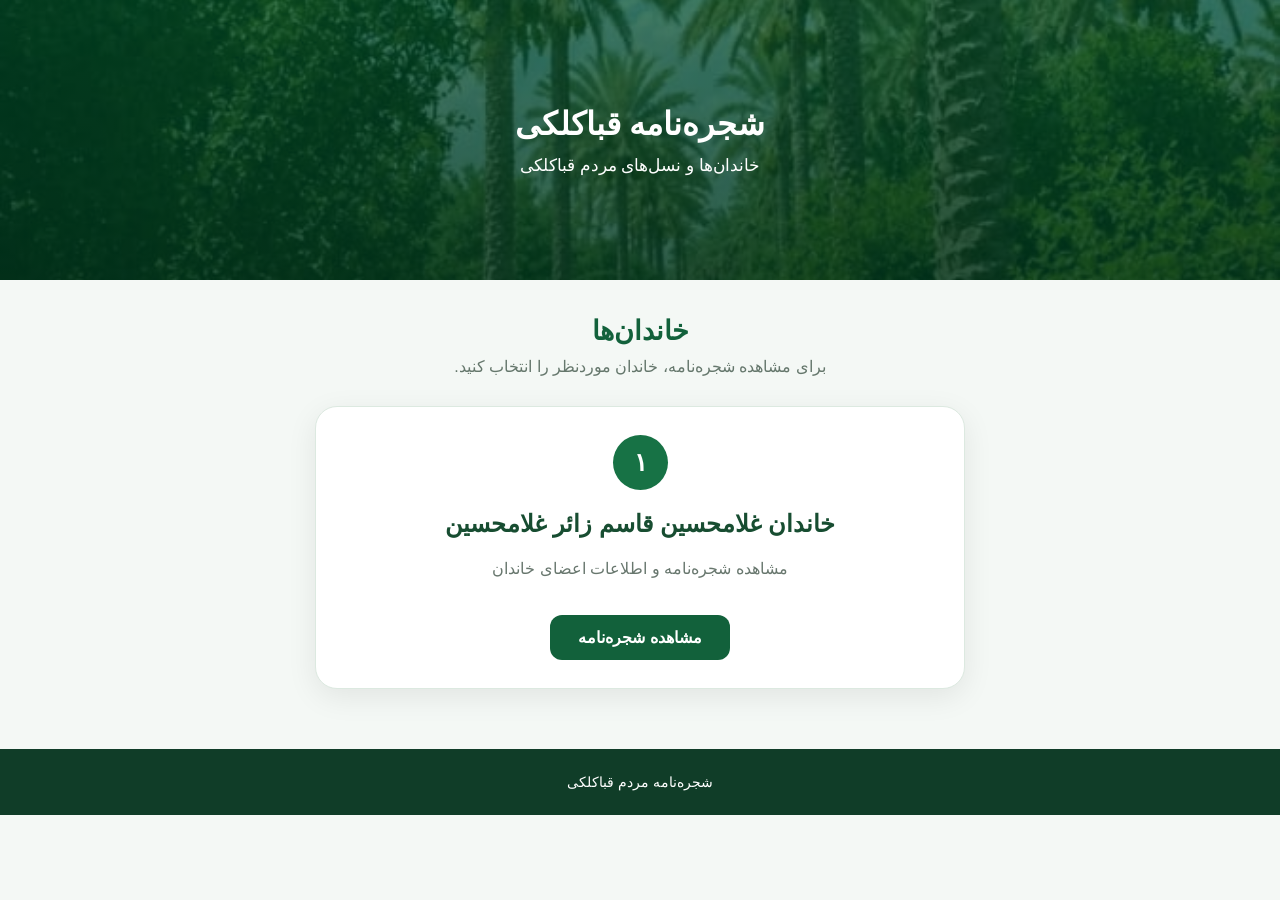
==== commit 3f8722c5: "Update index.html" ====
--- a/index.html
+++ b/index.html
@@ -9,31 +9,27 @@
     <style>
         * {
             box-sizing: border-box;
+        }
+
+        body {
             margin: 0;
-            padding: 0;
-        }
-
-        body {
             font-family: Tahoma, Arial, sans-serif;
             background: #f4f8f5;
-            color: #183b2a;
-            line-height: 1.8;
-        }
-
-        /* ===== سربرگ ===== */
+            color: #183c2a;
+        }
 
         header {
-            min-height: 360px;
-
             background:
                 linear-gradient(
-                    rgba(0, 70, 40, 0.65),
-                    rgba(0, 55, 32, 0.78)
+                    rgba(0, 75, 40, 0.72),
+                    rgba(0, 55, 30, 0.80)
                 ),
                 url("./IMG-20260828-WA0000.jpg");
 
             background-size: cover;
             background-position: center;
+
+            min-height: 280px;
 
             display: flex;
             align-items: center;
@@ -42,172 +38,145 @@
             text-align: center;
             color: white;
 
-            padding: 40px 20px;
-        }
-
-        .hero {
-            max-width: 800px;
-        }
-
-        .hero h1 {
-            font-size: 42px;
+            padding: 30px 15px;
+        }
+
+        header h1 {
+            margin: 0 0 12px;
+            font-size: 32px;
+        }
+
+        header p {
+            margin: 0;
+            font-size: 17px;
+        }
+
+        .container {
+            width: min(1100px, 94%);
+            margin: 35px auto;
+        }
+
+        .title {
+            text-align: center;
+            margin-bottom: 30px;
+        }
+
+        .title h2 {
+            margin: 0 0 10px;
+            color: #12613b;
+            font-size: 27px;
+        }
+
+        .title p {
+            color: #65776c;
+            margin: 0;
+        }
+
+        .family-card {
+            max-width: 650px;
+            margin: 0 auto;
+
+            background: white;
+            border-radius: 22px;
+
+            padding: 28px;
+
+            box-shadow: 0 8px 30px rgba(0,0,0,0.08);
+
+            text-align: center;
+
+            border: 1px solid #dce9e0;
+        }
+
+        .family-number {
+            display: inline-flex;
+
+            width: 55px;
+            height: 55px;
+
+            align-items: center;
+            justify-content: center;
+
+            border-radius: 50%;
+
+            background: #177245;
+            color: white;
+
+            font-size: 25px;
+            font-weight: bold;
+
             margin-bottom: 15px;
-            text-shadow: 0 3px 10px rgba(0,0,0,0.35);
-        }
-
-        .hero p {
-            font-size: 20px;
-            opacity: 0.95;
-        }
-
-        /* ===== محتوای اصلی ===== */
-
-        main {
-            max-width: 1000px;
-            margin: 0 auto;
-            padding: 45px 20px 70px;
-        }
-
-        .intro {
-            text-align: center;
-            margin-bottom: 35px;
-        }
-
-        .intro h2 {
-            font-size: 28px;
-            margin-bottom: 8px;
-            color: #17633d;
-        }
-
-        .intro p {
-            color: #60756a;
-            font-size: 16px;
-        }
-
-        /* ===== کارت خاندان‌ها ===== */
-
-        .families {
-            display: flex;
-            flex-direction: column;
-            gap: 0;
-        }
-
-        .family-card {
-            background: white;
-            border-radius: 18px;
-
-            padding: 28px 25px;
-
-            box-shadow:
-                0 5px 20px rgba(0, 70, 40, 0.08);
-
-            border: 1px solid #e0ebe4;
-
-            text-align: center;
-
-            transition: 0.25s;
-        }
-
-        .family-card:hover {
-            transform: translateY(-4px);
-
-            box-shadow:
-                0 10px 28px rgba(0, 70, 40, 0.14);
-        }
-
-        .family-icon {
-            font-size: 42px;
-            margin-bottom: 8px;
         }
 
         .family-card h3 {
-            font-size: 23px;
-            color: #155f3b;
-            margin-bottom: 8px;
+            margin: 5px 0 10px;
+            color: #174d31;
+            font-size: 24px;
         }
 
         .family-card p {
-            color: #687a70;
-            margin-bottom: 20px;
-            font-size: 15px;
-        }
-
-        .family-button {
+            color: #68776e;
+            line-height: 1.9;
+        }
+
+        .main-link {
             display: inline-block;
 
-            background: #176b43;
+            margin-top: 15px;
+
+            padding: 13px 28px;
+
+            border-radius: 12px;
+
+            background: #12613b;
             color: white;
 
             text-decoration: none;
 
-            padding: 10px 25px;
-            border-radius: 10px;
-
-            font-size: 15px;
-
-            transition: 0.25s;
-        }
-
-        .family-button:hover {
-            background: #0e5132;
-            transform: scale(1.03);
-        }
-
-        /* ===== جداکننده ===== */
-
-        .separator {
-            width: 75%;
-            margin: 28px auto;
-
-            border-top: 2px dashed #a9c7b5;
-        }
-
-        /* ===== پایین صفحه ===== */
+            font-weight: bold;
+
+            transition: 0.2s;
+        }
+
+        .main-link:hover {
+            background: #0c482c;
+            transform: translateY(-2px);
+        }
 
         footer {
-            text-align: center;
-            padding: 25px 15px;
-
-            background: #e7f1eb;
-            color: #60756a;
+            margin-top: 60px;
+
+            padding: 25px;
+
+            text-align: center;
+
+            background: #103d28;
+
+            color: white;
 
             font-size: 14px;
         }
 
-        /* ===== موبایل ===== */
-
         @media (max-width: 600px) {
 
             header {
-                min-height: 300px;
-            }
-
-            .hero h1 {
-                font-size: 30px;
-            }
-
-            .hero p {
-                font-size: 16px;
-            }
-
-            main {
-                padding: 35px 15px 55px;
-            }
-
-            .intro h2 {
-                font-size: 24px;
+                min-height: 230px;
+            }
+
+            header h1 {
+                font-size: 25px;
+            }
+
+            header p {
+                font-size: 15px;
             }
 
             .family-card {
-                padding: 24px 18px;
-            }
-
-            .family-card h3 {
-                font-size: 20px;
-            }
-
-            .separator {
-                width: 85%;
+                padding: 22px 16px;
+            }
+
+            .title h2 {
+                font-size: 23px;
             }
         }
     </style>
@@ -215,128 +184,67 @@
 
 <body>
 
-    <!-- ===== سربرگ ===== -->
-
-    <header>
-        <div class="hero">
-
-            <h1>🌳 شجره‌نامه قباکلکی</h1>
-
-            <p>
-                درخت خانوادگی مردم قباکلکی
-            </p>
-
+<header>
+
+    <div>
+
+        <h1>شجره‌نامه قباکلکی</h1>
+
+        <p>
+            خاندان‌ها و نسل‌های مردم قباکلکی
+        </p>
+
+    </div>
+
+</header>
+
+
+<main class="container">
+
+    <div class="title">
+
+        <h2>خاندان‌ها</h2>
+
+        <p>
+            برای مشاهده شجره‌نامه، خاندان موردنظر را انتخاب کنید.
+        </p>
+
+    </div>
+
+
+    <!-- خاندان اول -->
+
+    <div class="family-card">
+
+        <div class="family-number">
+            ۱
         </div>
-    </header>
-
-
-    <!-- ===== محتوای اصلی ===== -->
-
-    <main>
-
-        <section class="intro">
-
-            <h2>خاندان‌های قباکلکی</h2>
-
-            <p>
-                خاندان مورد نظر خود را انتخاب کنید
-                تا شجره‌نامه آن را مشاهده کنید.
-            </p>
-
-        </section>
-
-
-        <section class="families">
-
-            <!-- خاندان احمد -->
-
-            <div class="family-card">
-
-                <div class="family-icon">🌿</div>
-
-                <h3>
-                    خاندان احمد
-                </h3>
-
-                <p>
-                    مشاهده درخت خانوادگی خاندان احمد
-                </p>
-
-                <a
-                    class="family-button"
-                    href="family.html?family=ahmad"
-                >
-                    مشاهده شجره‌نامه
-                </a>
-
-            </div>
-
-
-            <div class="separator"></div>
-
-
-            <!-- خاندان علی -->
-
-            <div class="family-card">
-
-                <div class="family-icon">🌿</div>
-
-                <h3>
-                    خاندان علی
-                </h3>
-
-                <p>
-                    مشاهده درخت خانوادگی خاندان علی
-                </p>
-
-                <a
-                    class="family-button"
-                    href="family.html?family=ali"
-                >
-                    مشاهده شجره‌نامه
-                </a>
-
-            </div>
-
-
-            <div class="separator"></div>
-
-
-            <!-- خاندان محمد عبدالرشید -->
-
-            <div class="family-card">
-
-                <div class="family-icon">🌿</div>
-
-                <h3>
-                    خاندان محمد عبدالرشید
-                </h3>
-
-                <p>
-                    مشاهده درخت خانوادگی خاندان محمد عبدالرشید
-                </p>
-
-                <a
-                    class="family-button"
-                    href="family.html?family=mohammad-abdolrashid"
-                >
-                    مشاهده شجره‌نامه
-                </a>
-
-            </div>
-
-        </section>
-
-    </main>
-
-
-    <!-- ===== پایین صفحه ===== -->
-
-    <footer>
-
-        شجره‌نامه مردم قباکلکی
-
-    </footer>
+
+        <h3>
+            خاندان غلامحسین قاسم زائر غلامحسین
+        </h3>
+
+        <p>
+            مشاهده شجره‌نامه و اطلاعات اعضای خاندان
+        </p>
+
+        <a
+            href="genealogy.html?family=gholamhossein-qasem"
+            class="main-link"
+        >
+            مشاهده شجره‌نامه
+        </a>
+
+    </div>
+
+</main>
+
+
+<footer>
+
+    شجره‌نامه مردم قباکلکی
+
+</footer>
 
 </body>
 </html>
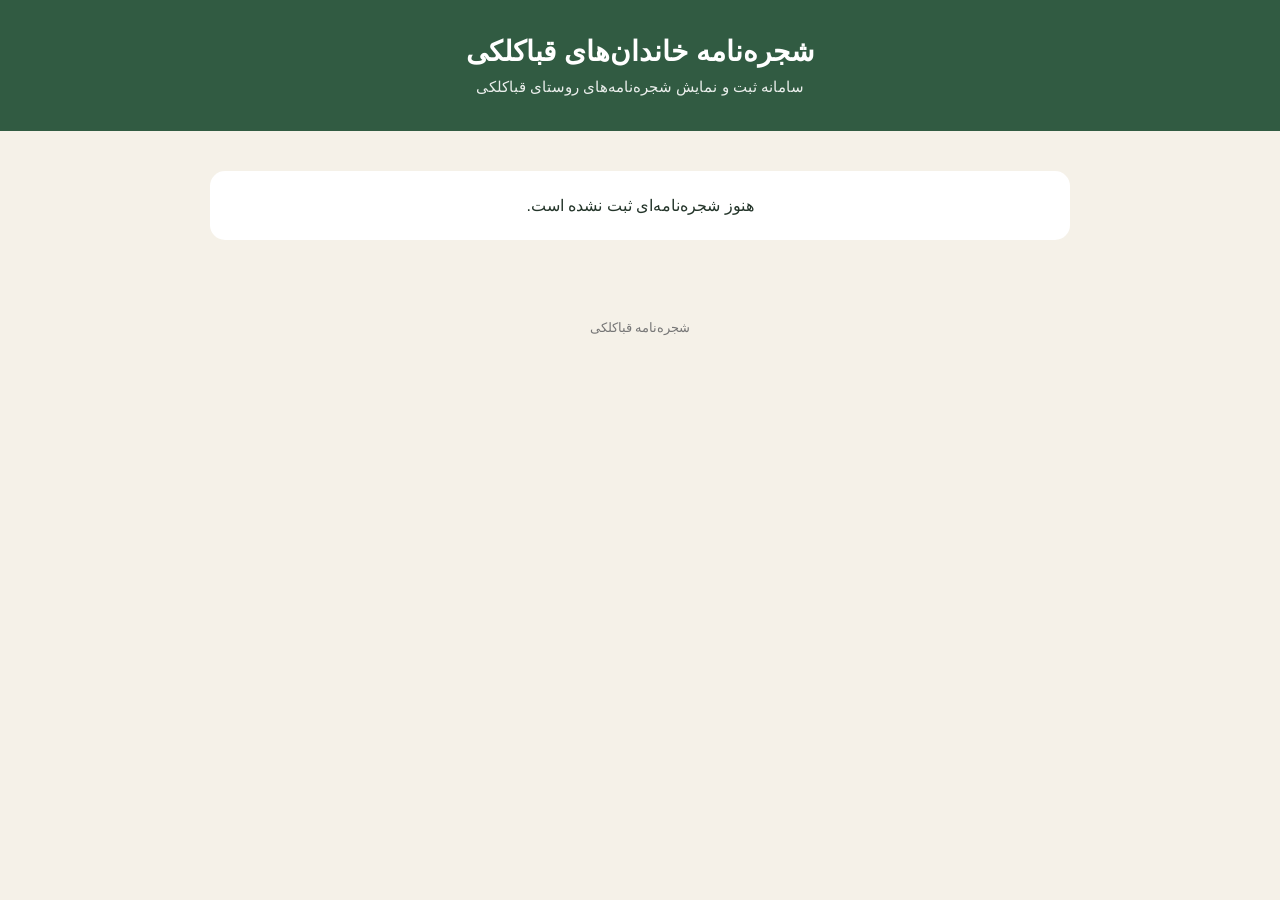
==== commit c15c41c8: "Update index.html" ====
--- a/index.html
+++ b/index.html
@@ -1,250 +1,147 @@
 <!DOCTYPE html>
 <html lang="fa" dir="rtl">
 <head>
-    <meta charset="UTF-8">
-    <meta name="viewport" content="width=device-width, initial-scale=1.0">
+  <meta charset="UTF-8">
+  <meta name="viewport" content="width=device-width, initial-scale=1.0">
 
-    <title>شجره‌نامه قباکلکی</title>
+  <title>شجره‌نامه قباکلکی</title>
 
-    <style>
-        * {
-            box-sizing: border-box;
-        }
+  <style>
+    * {
+      box-sizing: border-box;
+    }
 
-        body {
-            margin: 0;
-            font-family: Tahoma, Arial, sans-serif;
-            background: #f4f8f5;
-            color: #183c2a;
-        }
+    body {
+      margin: 0;
+      font-family: Tahoma, Arial, sans-serif;
+      background: #f5f1e8;
+      color: #24352a;
+    }
 
-        header {
-            background:
-                linear-gradient(
-                    rgba(0, 75, 40, 0.72),
-                    rgba(0, 55, 30, 0.80)
-                ),
-                url("./IMG-20260828-WA0000.jpg");
+    header {
+      background: #315b42;
+      color: white;
+      text-align: center;
+      padding: 35px 20px;
+    }
 
-            background-size: cover;
-            background-position: center;
+    header h1 {
+      margin: 0 0 10px;
+      font-size: 28px;
+    }
 
-            min-height: 280px;
+    header p {
+      margin: 0;
+      opacity: 0.9;
+      font-size: 15px;
+    }
 
-            display: flex;
-            align-items: center;
-            justify-content: center;
+    main {
+      max-width: 900px;
+      margin: 40px auto;
+      padding: 0 20px;
+    }
 
-            text-align: center;
-            color: white;
+    .family-list {
+      display: grid;
+      gap: 18px;
+    }
 
-            padding: 30px 15px;
-        }
+    .family-link {
+      display: block;
+      text-decoration: none;
+      color: #24352a;
+      background: white;
+      border: 1px solid #d8d0c1;
+      border-radius: 16px;
+      padding: 24px;
+      box-shadow: 0 5px 18px rgba(0,0,0,0.06);
+      transition: 0.2s;
+    }
 
-        header h1 {
-            margin: 0 0 12px;
-            font-size: 32px;
-        }
+    .family-link:hover {
+      transform: translateY(-3px);
+      box-shadow: 0 8px 24px rgba(0,0,0,0.10);
+    }
 
-        header p {
-            margin: 0;
-            font-size: 17px;
-        }
+    .family-number {
+      display: inline-block;
+      background: #315b42;
+      color: white;
+      border-radius: 50%;
+      width: 34px;
+      height: 34px;
+      line-height: 34px;
+      text-align: center;
+      margin-left: 10px;
+    }
 
-        .container {
-            width: min(1100px, 94%);
-            margin: 35px auto;
-        }
+    .family-name {
+      font-size: 19px;
+      font-weight: bold;
+    }
 
-        .title {
-            text-align: center;
-            margin-bottom: 30px;
-        }
-
-        .title h2 {
-            margin: 0 0 10px;
-            color: #12613b;
-            font-size: 27px;
-        }
-
-        .title p {
-            color: #65776c;
-            margin: 0;
-        }
-
-        .family-card {
-            max-width: 650px;
-            margin: 0 auto;
-
-            background: white;
-            border-radius: 22px;
-
-            padding: 28px;
-
-            box-shadow: 0 8px 30px rgba(0,0,0,0.08);
-
-            text-align: center;
-
-            border: 1px solid #dce9e0;
-        }
-
-        .family-number {
-            display: inline-flex;
-
-            width: 55px;
-            height: 55px;
-
-            align-items: center;
-            justify-content: center;
-
-            border-radius: 50%;
-
-            background: #177245;
-            color: white;
-
-            font-size: 25px;
-            font-weight: bold;
-
-            margin-bottom: 15px;
-        }
-
-        .family-card h3 {
-            margin: 5px 0 10px;
-            color: #174d31;
-            font-size: 24px;
-        }
-
-        .family-card p {
-            color: #68776e;
-            line-height: 1.9;
-        }
-
-        .main-link {
-            display: inline-block;
-
-            margin-top: 15px;
-
-            padding: 13px 28px;
-
-            border-radius: 12px;
-
-            background: #12613b;
-            color: white;
-
-            text-decoration: none;
-
-            font-weight: bold;
-
-            transition: 0.2s;
-        }
-
-        .main-link:hover {
-            background: #0c482c;
-            transform: translateY(-2px);
-        }
-
-        footer {
-            margin-top: 60px;
-
-            padding: 25px;
-
-            text-align: center;
-
-            background: #103d28;
-
-            color: white;
-
-            font-size: 14px;
-        }
-
-        @media (max-width: 600px) {
-
-            header {
-                min-height: 230px;
-            }
-
-            header h1 {
-                font-size: 25px;
-            }
-
-            header p {
-                font-size: 15px;
-            }
-
-            .family-card {
-                padding: 22px 16px;
-            }
-
-            .title h2 {
-                font-size: 23px;
-            }
-        }
-    </style>
+    footer {
+      text-align: center;
+      color: #777;
+      padding: 40px 20px;
+      font-size: 13px;
+    }
+  </style>
 </head>
 
 <body>
 
 <header>
-
-    <div>
-
-        <h1>شجره‌نامه قباکلکی</h1>
-
-        <p>
-            خاندان‌ها و نسل‌های مردم قباکلکی
-        </p>
-
-    </div>
-
+  <h1>شجره‌نامه خاندان‌های قباکلکی</h1>
+  <p>سامانه ثبت و نمایش شجره‌نامه‌های روستای قباکلکی</p>
 </header>
 
-
-<main class="container">
-
-    <div class="title">
-
-        <h2>خاندان‌ها</h2>
-
-        <p>
-            برای مشاهده شجره‌نامه، خاندان موردنظر را انتخاب کنید.
-        </p>
-
-    </div>
-
-
-    <!-- خاندان اول -->
-
-    <div class="family-card">
-
-        <div class="family-number">
-            ۱
-        </div>
-
-        <h3>
-            خاندان غلامحسین قاسم زائر غلامحسین
-        </h3>
-
-        <p>
-            مشاهده شجره‌نامه و اطلاعات اعضای خاندان
-        </p>
-
-        <a
-            href="genealogy.html?family=gholamhossein-qasem"
-            class="main-link"
-        >
-            مشاهده شجره‌نامه
-        </a>
-
-    </div>
-
+<main>
+  <div id="familyList" class="family-list"></div>
 </main>
 
+<footer>
+  شجره‌نامه قباکلکی
+</footer>
 
-<footer>
+<script src="data/families.js"></script>
 
-    شجره‌نامه مردم قباکلکی
+<script>
+  const familyList = document.getElementById("familyList");
 
-</footer>
+  const families =
+    window.GENEALOGY_DATA &&
+    Array.isArray(window.GENEALOGY_DATA.families)
+      ? window.GENEALOGY_DATA.families
+      : [];
+
+  if (families.length === 0) {
+    familyList.innerHTML = `
+      <div style="background:white;padding:25px;border-radius:15px;text-align:center;">
+        هنوز شجره‌نامه‌ای ثبت نشده است.
+      </div>
+    `;
+  } else {
+    families.forEach(family => {
+
+      const link = document.createElement("a");
+
+      link.className = "family-link";
+
+      link.href =
+        "genealogy.html?family=" +
+        encodeURIComponent(family.id);
+
+      link.innerHTML = `
+        <span class="family-number">${family.number}</span>
+        <span class="family-name">${family.name}</span>
+      `;
+
+      familyList.appendChild(link);
+    });
+  }
+</script>
 
 </body>
 </html>
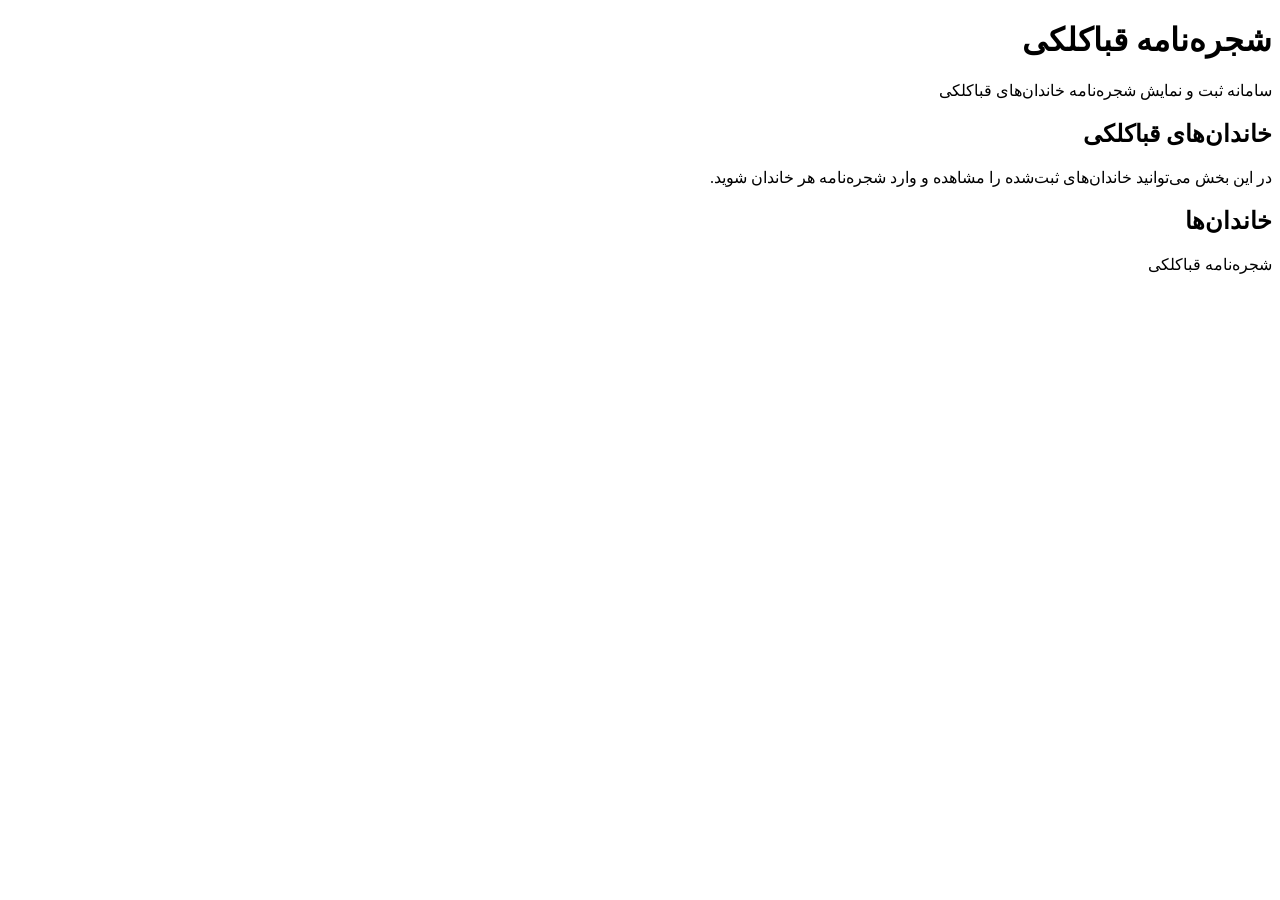
==== commit 861c414f: "Create index.html" ====
--- a/index.html
+++ b/index.html
@@ -1,147 +1,77 @@
 <!DOCTYPE html>
 <html lang="fa" dir="rtl">
 <head>
-  <meta charset="UTF-8">
-  <meta name="viewport" content="width=device-width, initial-scale=1.0">
+    <meta charset="UTF-8">
+    <meta name="viewport" content="width=device-width, initial-scale=1.0">
 
-  <title>شجره‌نامه قباکلکی</title>
+    <title>شجره‌نامه قباکلکی</title>
 
-  <style>
-    * {
-      box-sizing: border-box;
-    }
-
-    body {
-      margin: 0;
-      font-family: Tahoma, Arial, sans-serif;
-      background: #f5f1e8;
-      color: #24352a;
-    }
-
-    header {
-      background: #315b42;
-      color: white;
-      text-align: center;
-      padding: 35px 20px;
-    }
-
-    header h1 {
-      margin: 0 0 10px;
-      font-size: 28px;
-    }
-
-    header p {
-      margin: 0;
-      opacity: 0.9;
-      font-size: 15px;
-    }
-
-    main {
-      max-width: 900px;
-      margin: 40px auto;
-      padding: 0 20px;
-    }
-
-    .family-list {
-      display: grid;
-      gap: 18px;
-    }
-
-    .family-link {
-      display: block;
-      text-decoration: none;
-      color: #24352a;
-      background: white;
-      border: 1px solid #d8d0c1;
-      border-radius: 16px;
-      padding: 24px;
-      box-shadow: 0 5px 18px rgba(0,0,0,0.06);
-      transition: 0.2s;
-    }
-
-    .family-link:hover {
-      transform: translateY(-3px);
-      box-shadow: 0 8px 24px rgba(0,0,0,0.10);
-    }
-
-    .family-number {
-      display: inline-block;
-      background: #315b42;
-      color: white;
-      border-radius: 50%;
-      width: 34px;
-      height: 34px;
-      line-height: 34px;
-      text-align: center;
-      margin-left: 10px;
-    }
-
-    .family-name {
-      font-size: 19px;
-      font-weight: bold;
-    }
-
-    footer {
-      text-align: center;
-      color: #777;
-      padding: 40px 20px;
-      font-size: 13px;
-    }
-  </style>
+    <link rel="stylesheet" href="css/style.css">
 </head>
 
 <body>
 
-<header>
-  <h1>شجره‌نامه خاندان‌های قباکلکی</h1>
-  <p>سامانه ثبت و نمایش شجره‌نامه‌های روستای قباکلکی</p>
-</header>
+    <header class="site-header">
+        <div class="container header-content">
 
-<main>
-  <div id="familyList" class="family-list"></div>
-</main>
+            <div>
+                <h1>شجره‌نامه قباکلکی</h1>
+                <p>سامانه ثبت و نمایش شجره‌نامه خاندان‌های قباکلکی</p>
+            </div>
 
-<footer>
-  شجره‌نامه قباکلکی
-</footer>
+        </div>
+    </header>
 
-<script src="data/families.js"></script>
 
-<script>
-  const familyList = document.getElementById("familyList");
+    <main class="container">
 
-  const families =
-    window.GENEALOGY_DATA &&
-    Array.isArray(window.GENEALOGY_DATA.families)
-      ? window.GENEALOGY_DATA.families
-      : [];
+        <section class="hero">
 
-  if (families.length === 0) {
-    familyList.innerHTML = `
-      <div style="background:white;padding:25px;border-radius:15px;text-align:center;">
-        هنوز شجره‌نامه‌ای ثبت نشده است.
-      </div>
-    `;
-  } else {
-    families.forEach(family => {
+            <h2>خاندان‌های قباکلکی</h2>
 
-      const link = document.createElement("a");
+            <p>
+                در این بخش می‌توانید خاندان‌های ثبت‌شده را مشاهده
+                و وارد شجره‌نامه هر خاندان شوید.
+            </p>
 
-      link.className = "family-link";
+        </section>
 
-      link.href =
-        "genealogy.html?family=" +
-        encodeURIComponent(family.id);
 
-      link.innerHTML = `
-        <span class="family-number">${family.number}</span>
-        <span class="family-name">${family.name}</span>
-      `;
+        <section class="families-section">
 
-      familyList.appendChild(link);
-    });
-  }
-</script>
+            <div class="section-title">
+                <h2>خاندان‌ها</h2>
+            </div>
+
+
+            <div id="familiesContainer" class="families-grid">
+
+                <!-- خاندان‌ها توسط JavaScript اینجا قرار می‌گیرند -->
+
+            </div>
+
+        </section>
+
+    </main>
+
+
+    <footer class="site-footer">
+
+        <div class="container">
+
+            <p>
+                شجره‌نامه قباکلکی
+            </p>
+
+        </div>
+
+    </footer>
+
+
+    <script src="data/families.js"></script>
+    <script src="data/people.js"></script>
+    <script src="data/relationships.js"></script>
+    <script src="js/app.js"></script>
 
 </body>
 </html>
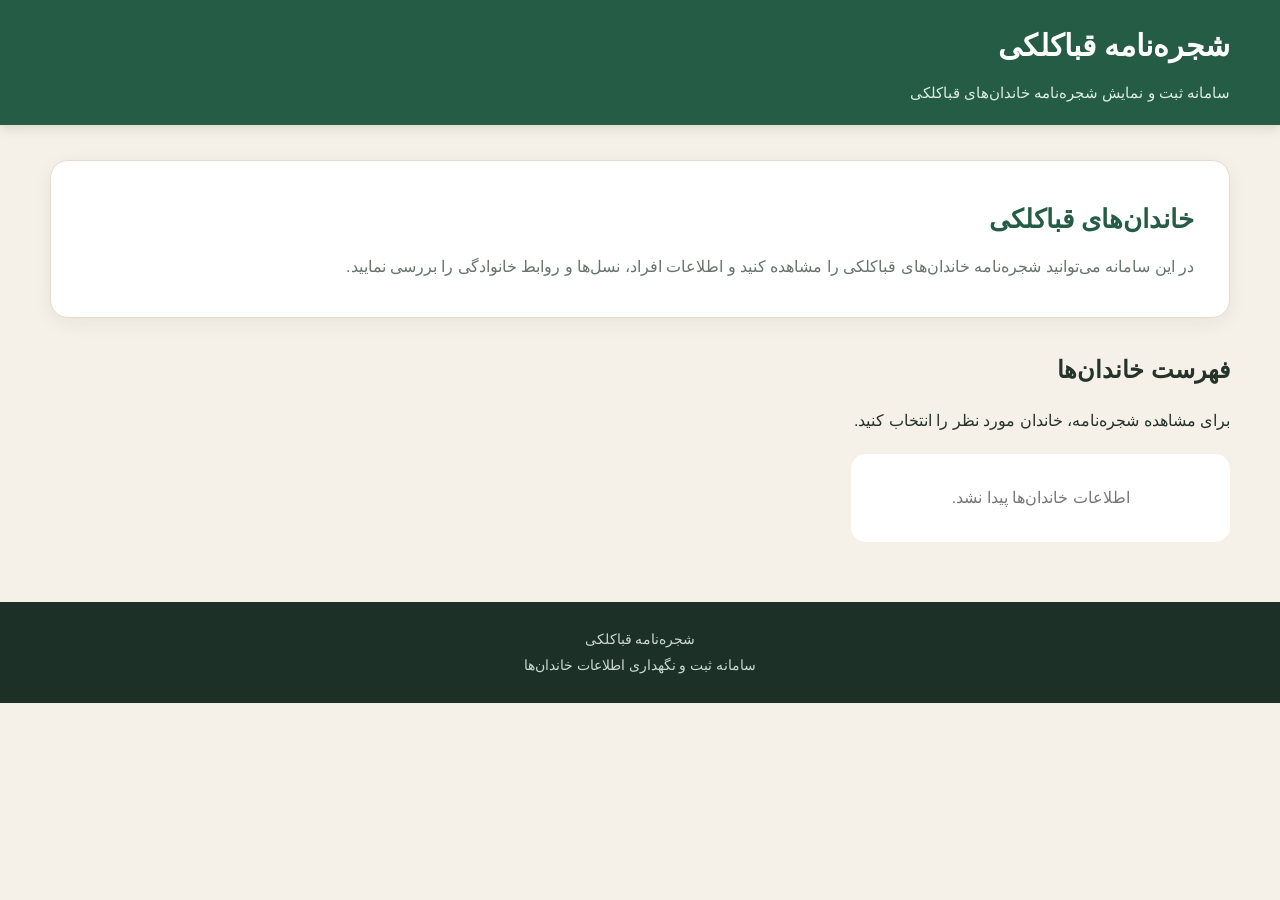
==== commit 557bfe65: "Update index.html" ====
--- a/index.html
+++ b/index.html
@@ -1,59 +1,131 @@
 <!DOCTYPE html>
 <html lang="fa" dir="rtl">
+
 <head>
+
     <meta charset="UTF-8">
-    <meta name="viewport" content="width=device-width, initial-scale=1.0">
+
+    <meta
+        name="viewport"
+        content="width=device-width, initial-scale=1.0"
+    >
+
+    <meta
+        name="description"
+        content="شجره‌نامه خاندان‌های روستای قباکلکی"
+    >
 
     <title>شجره‌نامه قباکلکی</title>
 
-    <link rel="stylesheet" href="css/style.css">
+    <link
+        rel="stylesheet"
+        href="css/style.css"
+    >
+
 </head>
+
 
 <body>
 
+
+    <!-- =========================
+         سربرگ سایت
+    ========================== -->
+
     <header class="site-header">
+
         <div class="container header-content">
 
-            <div>
-                <h1>شجره‌نامه قباکلکی</h1>
-                <p>سامانه ثبت و نمایش شجره‌نامه خاندان‌های قباکلکی</p>
+            <div class="header-text">
+
+                <h1>
+                    شجره‌نامه قباکلکی
+                </h1>
+
+                <p>
+                    سامانه ثبت و نمایش شجره‌نامه خاندان‌های قباکلکی
+                </p>
+
             </div>
 
         </div>
+
     </header>
 
 
+
+    <!-- =========================
+         محتوای اصلی
+    ========================== -->
+
     <main class="container">
+
+
+        <!-- معرفی -->
 
         <section class="hero">
 
-            <h2>خاندان‌های قباکلکی</h2>
+            <h2>
+                خاندان‌های قباکلکی
+            </h2>
 
             <p>
-                در این بخش می‌توانید خاندان‌های ثبت‌شده را مشاهده
-                و وارد شجره‌نامه هر خاندان شوید.
+                در این سامانه می‌توانید شجره‌نامه خاندان‌های
+                قباکلکی را مشاهده کنید و اطلاعات افراد،
+                نسل‌ها و روابط خانوادگی را بررسی نمایید.
             </p>
 
         </section>
 
 
+
+        <!-- =========================
+             لیست خاندان‌ها
+        ========================== -->
+
         <section class="families-section">
 
+
             <div class="section-title">
-                <h2>خاندان‌ها</h2>
+
+                <h2>
+                    فهرست خاندان‌ها
+                </h2>
+
+                <p>
+                    برای مشاهده شجره‌نامه، خاندان مورد نظر را انتخاب کنید.
+                </p>
+
             </div>
 
 
-            <div id="familiesContainer" class="families-grid">
+            <!--
+                کارت خاندان‌ها توسط JavaScript
+                در این قسمت ساخته می‌شوند.
+            -->
 
-                <!-- خاندان‌ها توسط JavaScript اینجا قرار می‌گیرند -->
+            <div
+                id="familiesContainer"
+                class="families-grid"
+            >
+
+                <div class="empty-message">
+                    در حال بارگذاری خاندان‌ها...
+                </div>
 
             </div>
 
+
         </section>
+
 
     </main>
 
+
+
+    <!-- =========================
+         پاورقی
+    ========================== -->
 
     <footer class="site-footer">
 
@@ -63,15 +135,34 @@
                 شجره‌نامه قباکلکی
             </p>
 
+            <p>
+                سامانه ثبت و نگهداری اطلاعات خاندان‌ها
+            </p>
+
         </div>
 
     </footer>
 
 
+
+    <!-- =========================
+         فایل‌های داده
+    ========================== -->
+
     <script src="data/families.js"></script>
+
     <script src="data/people.js"></script>
+
     <script src="data/relationships.js"></script>
+
+
+    <!-- =========================
+         برنامه اصلی
+    ========================== -->
+
     <script src="js/app.js"></script>
 
+
 </body>
+
 </html>
--- a/css/style.css
+++ b/css/style.css
@@ -0,0 +1,282 @@
+/* ==============================
+   تنظیمات پایه
+============================== */
+
+* {
+    box-sizing: border-box;
+}
+
+html {
+    scroll-behavior: smooth;
+}
+
+body {
+    margin: 0;
+    font-family: Tahoma, Arial, sans-serif;
+    background: #f5f1e8;
+    color: #26332b;
+    line-height: 1.8;
+}
+
+a {
+    text-decoration: none;
+    color: inherit;
+}
+
+.container {
+    width: min(1180px, calc(100% - 32px));
+    margin: 0 auto;
+}
+
+
+/* ==============================
+   Header
+============================== */
+
+.site-header {
+    background: #245c45;
+    color: white;
+    box-shadow: 0 3px 12px rgba(0, 0, 0, 0.12);
+}
+
+.header-content {
+    min-height: 125px;
+    display: flex;
+    align-items: center;
+}
+
+.site-header h1 {
+    margin: 0;
+    font-size: 30px;
+    font-weight: 700;
+}
+
+.site-header p {
+    margin: 6px 0 0;
+    color: #dcece3;
+    font-size: 15px;
+}
+
+
+/* ==============================
+   Hero
+============================== */
+
+.hero {
+    margin: 35px 0 25px;
+    padding: 35px;
+    background: white;
+    border-radius: 18px;
+    border: 1px solid #e3ddd0;
+    box-shadow: 0 5px 20px rgba(50, 40, 20, 0.06);
+}
+
+.hero h2 {
+    margin: 0 0 10px;
+    color: #245c45;
+    font-size: 26px;
+}
+
+.hero p {
+    margin: 0;
+    color: #69736d;
+}
+
+
+/* ==============================
+   عنوان بخش
+============================== */
+
+.families-section {
+    margin: 30px 0 60px;
+}
+
+.section-title {
+    margin-bottom: 18px;
+}
+
+.section-title h2 {
+    margin: 0;
+    font-size: 24px;
+    color: #26332b;
+}
+
+
+/* ==============================
+   کارت خاندان‌ها
+============================== */
+
+.families-grid {
+    display: grid;
+    grid-template-columns: repeat(auto-fill, minmax(280px, 1fr));
+    gap: 22px;
+}
+
+.family-card {
+    background: white;
+    border: 1px solid #e2ddd2;
+    border-radius: 18px;
+    overflow: hidden;
+    box-shadow: 0 5px 18px rgba(50, 40, 20, 0.06);
+    transition:
+        transform 0.2s ease,
+        box-shadow 0.2s ease;
+}
+
+.family-card:hover {
+    transform: translateY(-5px);
+    box-shadow: 0 12px 30px rgba(50, 40, 20, 0.12);
+}
+
+.family-card-image {
+    width: 100%;
+    height: 180px;
+    object-fit: cover;
+    display: block;
+    background: #e9e4d8;
+}
+
+.family-card-body {
+    padding: 20px;
+}
+
+.family-card-number {
+    display: inline-block;
+    margin-bottom: 8px;
+    padding: 3px 10px;
+    border-radius: 20px;
+    background: #e8f2ed;
+    color: #245c45;
+    font-size: 13px;
+}
+
+.family-card h3 {
+    margin: 0 0 15px;
+    color: #26332b;
+    font-size: 20px;
+    line-height: 1.6;
+}
+
+
+/* ==============================
+   آمار خاندان
+============================== */
+
+.family-stats {
+    display: grid;
+    grid-template-columns: repeat(2, 1fr);
+    gap: 8px;
+    margin-bottom: 18px;
+}
+
+.stat {
+    padding: 10px;
+    background: #f7f5ef;
+    border-radius: 10px;
+    text-align: center;
+}
+
+.stat-number {
+    display: block;
+    color: #245c45;
+    font-size: 20px;
+    font-weight: bold;
+}
+
+.stat-label {
+    display: block;
+    color: #747b76;
+    font-size: 12px;
+}
+
+
+/* ==============================
+   دکمه
+============================== */
+
+.family-button {
+    display: block;
+    width: 100%;
+    padding: 11px 16px;
+    border-radius: 10px;
+    background: #245c45;
+    color: white;
+    text-align: center;
+    font-size: 14px;
+    transition: background 0.2s ease;
+}
+
+.family-button:hover {
+    background: #194936;
+}
+
+
+/* ==============================
+   پیام
+============================== */
+
+.empty-message {
+    padding: 30px;
+    background: white;
+    border-radius: 15px;
+    text-align: center;
+    color: #777;
+}
+
+
+/* ==============================
+   Footer
+============================== */
+
+.site-footer {
+    padding: 25px 0;
+    background: #1c3027;
+    color: #cbd8d1;
+    text-align: center;
+    font-size: 14px;
+}
+
+.site-footer p {
+    margin: 0;
+}
+
+
+/* ==============================
+   موبایل
+============================== */
+
+@media (max-width: 700px) {
+
+    .container {
+        width: min(100% - 20px, 1180px);
+    }
+
+    .header-content {
+        min-height: 105px;
+    }
+
+    .site-header h1 {
+        font-size: 24px;
+    }
+
+    .site-header p {
+        font-size: 13px;
+    }
+
+    .hero {
+        padding: 24px;
+        margin-top: 20px;
+    }
+
+    .hero h2 {
+        font-size: 22px;
+    }
+
+    .families-grid {
+        grid-template-columns: 1fr;
+    }
+
+    .family-card-image {
+        height: 160px;
+    }
+}
